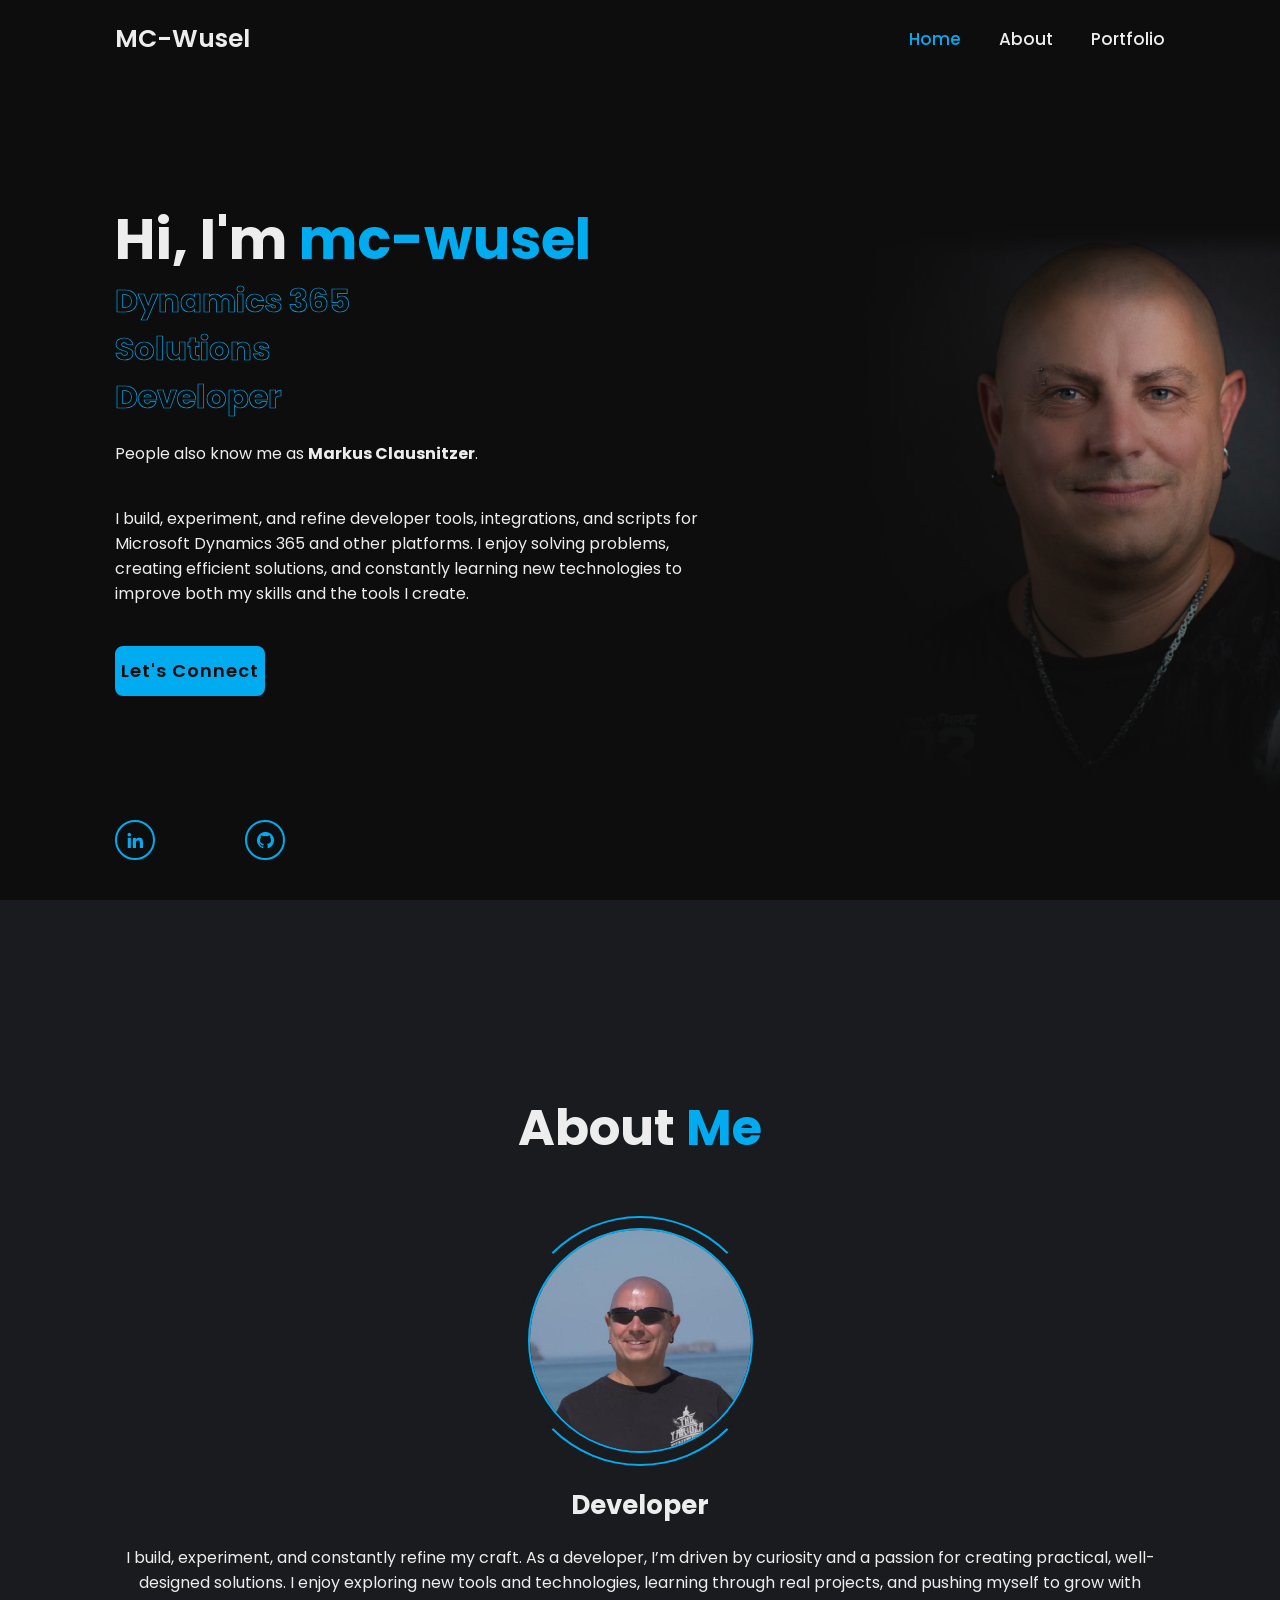
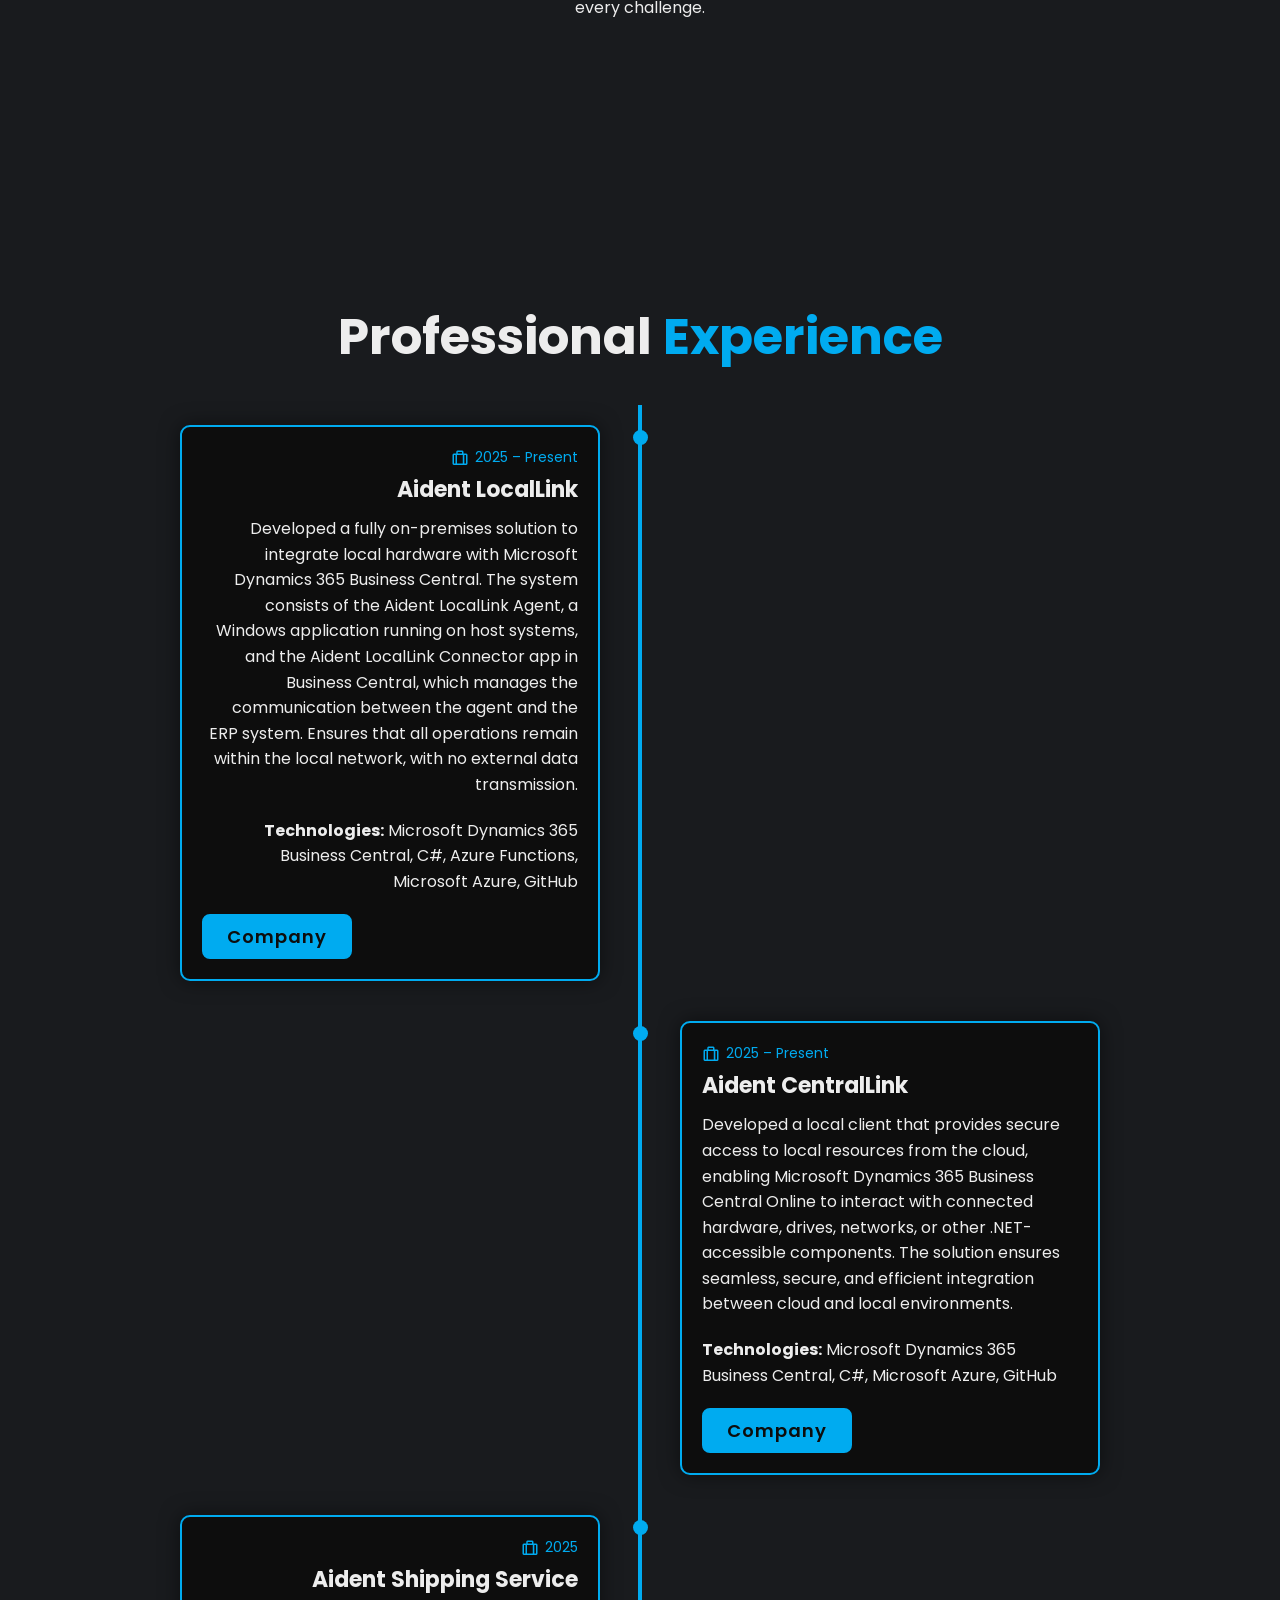
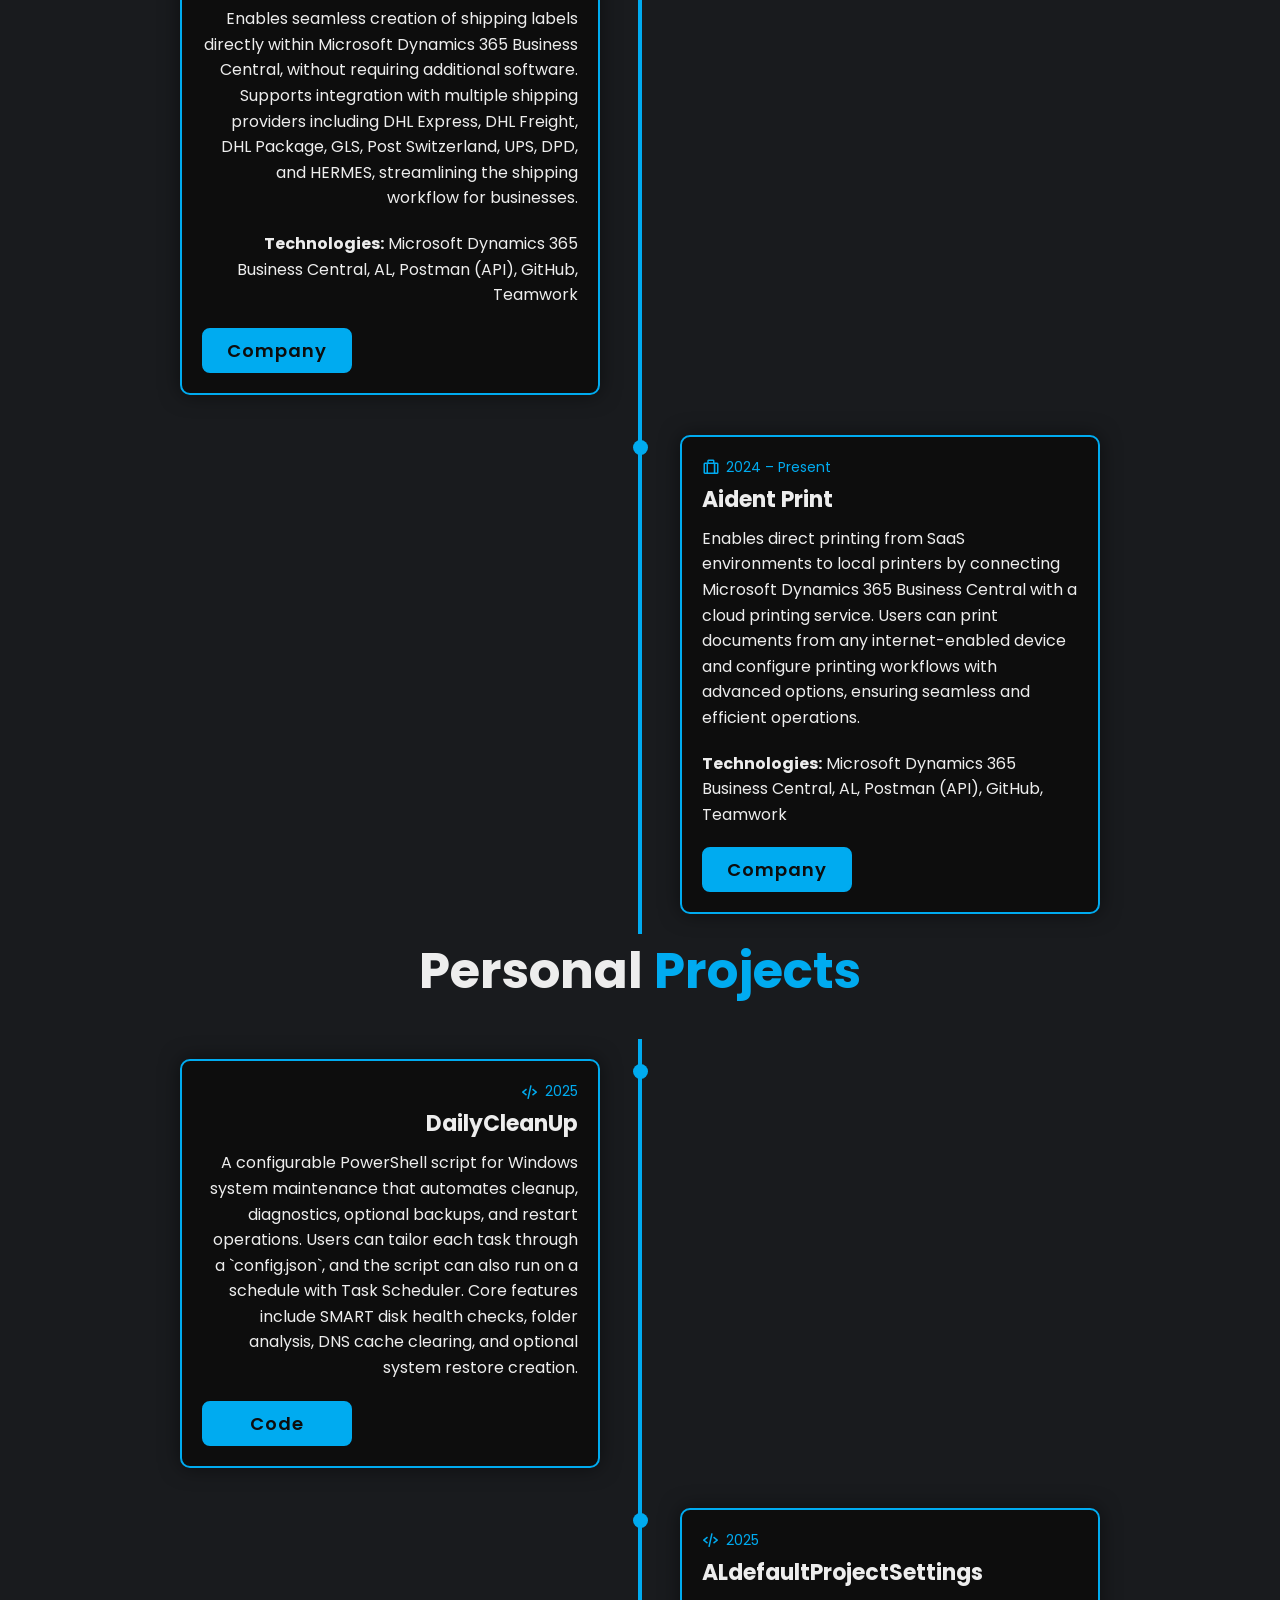
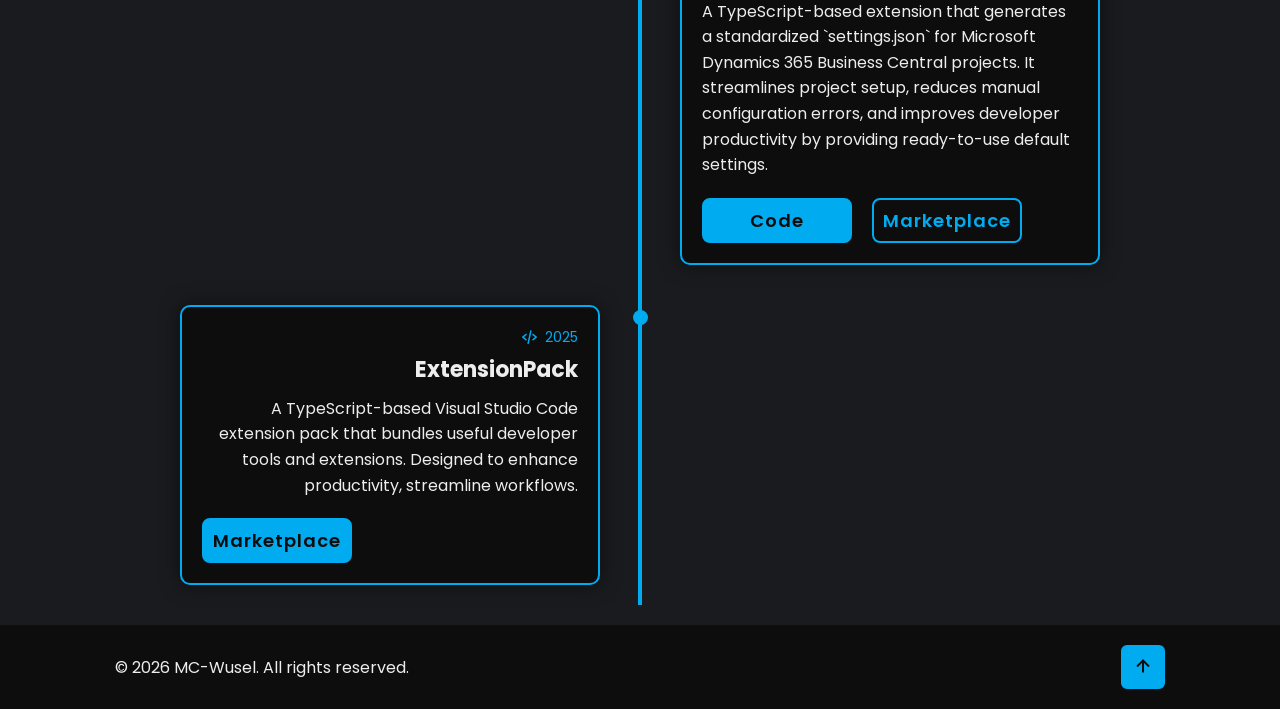
==== index.html @ 1bdd86e9 "Add files via upload" ====
<!doctype html>
<html lang="en">
  <head>
    <meta charset="UTF-8" />
    <meta http-equiv="X-UA-Compatible" content="IE=edge" />
    <meta name="viewport" content="width=device-width, initial-scale=1.0" />
    <title>MC-Wusel | Developer Portfolio & Projects</title>
    <meta
      name="description"
      content="MC-Wusel – Dynamics 365 Solutions Developer. Explore my professional projects, VS Code extensions, PowerShell scripts, and innovative tools for Business Central."
    />

    <link rel="canonical" href="https://mc-wusel.github.io/" />

    <meta
      property="og:title"
      content="MC-Wusel | Developer Portfolio & Projects"
    />
    <meta
      property="og:description"
      content="Showcasing professional experience with Microsoft Dynamics 365, VS Code extensions, PowerShell scripts, and innovative developer projects."
    />
    <meta property="og:url" content="https://mc-wusel.github.io/" />
    <meta property="og:site_name" content="MC-Wusel Portfolio" />
    <meta property="og:type" content="website" />
    <meta property="og:locale" content="en_US" />

    <meta name="twitter:card" content="summary_large_image" />
    <meta
      name="twitter:title"
      content="MC-Wusel | Developer Portfolio & Projects"
    />
    <meta
      name="twitter:description"
      content="Showcasing professional experience with Microsoft Dynamics 365, VS Code extensions, PowerShell scripts, and innovative developer projects."
    />

    <script type="application/ld+json">
      {
        "@context": "https://schema.org",
        "@type": "Person",
        "name": "MC-Wusel",
        "url": "https://mc-wusel.github.io/",
        "sameAs": [
          "https://github.com/mc-wusel",
          "https://www.linkedin.com/in/markus-clausnitzer/"
        ],
        "jobTitle": "Developer",
        "description": "MC-Wusel's personal developer portfolio showcasing professional experience with Microsoft Dynamics 365, VS Code extensions, PowerShell scripts, and innovative projects.",
        "hasOccupation": {
          "@type": "Occupation",
          "name": "Dynamics 365 Solutions Developer"
        },
        "knowsAbout": [
          "Microsoft Dynamics 365",
          "VS Code Extensions",
          "PowerShell Scripts",
          "Business Central"
        ]
      }
    </script>
    <link rel="stylesheet" href="css/style.css" />
    <link
      href="https://unpkg.com/boxicons@2.1.4/css/boxicons.min.css"
      rel="stylesheet"
    />
  </head>
  <body>
    <header class="header">
      <a href="#" class="logo">MC-Wusel</a>
      <div class="bx bx-menu" id="menu-icon"></div>
      <nav class="navbar">
        <a href="/#home" class="active">Home</a>
        <a href="/#about">About</a>
        <a href="/#portfolio">Portfolio</a>
        <span class="active-nav"></span>
      </nav>
    </header>

    <section class="home" id="home">
      <div class="home-content">
        <h1>Hi, I'm <span>mc-wusel</span></h1>
        <div class="text-animate">
          <h3>Dynamics 365 Solutions Developer</h3>
        </div>
        <p>People also know me as <strong>Markus Clausnitzer</strong>.</p>
        <p>
          I build, experiment, and refine developer tools, integrations, and
          scripts for Microsoft Dynamics 365 and other platforms. I enjoy
          solving problems, creating efficient solutions, and constantly
          learning new technologies to improve both my skills and the tools I
          create.
        </p>

        <div class="btn-box">
          <a href="https://www.linkedin.com/in/markus-clausnitzer/" class="btn"
            >Let's Connect</a
          >
        </div>
      </div>
      <div class="home-sci">
        <a
          href="https://www.linkedin.com/in/markus-clausnitzer/"
          target="_blank"
          ><i class="bx bxl-linkedin"></i
        ></a>
        <a href="https://github.com/mc-wusel" target="_blank"
          ><i class="bx bxl-github"></i
        ></a>
      </div>
      <div class="home-imgHover"></div>
    </section>

    <section class="about" id="about">
      <h2 class="heading">About <span>Me</span></h2>
      <div class="about-img">
        <img
          src="images/avatar.png"
          alt="MC-Wusel Developer Portfolio Avatar"
          loading="lazy"
        />
        <span class="circle-spin"></span>
      </div>

      <div class="about-content">
        <h3>Developer</h3>
        <p>
          I build, experiment, and constantly refine my craft. As a developer,
          I’m driven by curiosity and a passion for creating practical,
          well-designed solutions. I enjoy exploring new tools and technologies,
          learning through real projects, and pushing myself to grow with every
          challenge.
        </p>
      </div>
    </section>

    <section class="portfolio" id="portfolio">
      <h2 class="heading">Professional <span>Experience</span></h2>
      <div class="timeline">
        <!-- Aident LocalLink -->
        <div class="timeline-item left">
          <div class="content">
            <span class="timeline-date">
              <i class="bx bx-briefcase-alt"></i>2025 – Present
            </span>
            <h3>Aident LocalLink</h3>
            <p>
              Developed a fully on-premises solution to integrate local hardware
              with Microsoft Dynamics 365 Business Central. The system consists
              of the Aident LocalLink Agent, a Windows application running on
              host systems, and the Aident LocalLink Connector app in Business
              Central, which manages the communication between the agent and the
              ERP system. Ensures that all operations remain within the local
              network, with no external data transmission.
            </p>
            <p>
              <strong>Technologies:</strong> Microsoft Dynamics 365 Business
              Central, C#, Azure Functions, Microsoft Azure, GitHub
            </p>
            <div class="btn-box">
              <a href="https://www.aident.de/" target="_blank" class="btn"
                >Company</a
              >
            </div>
          </div>
        </div>

        <!-- Aident CentralLink -->
        <div class="timeline-item right">
          <div class="content">
            <span class="timeline-date">
              <i class="bx bx-briefcase-alt"></i>2025 – Present
            </span>
            <h3>Aident CentralLink</h3>
            <p>
              Developed a local client that provides secure access to local
              resources from the cloud, enabling Microsoft Dynamics 365 Business
              Central Online to interact with connected hardware, drives,
              networks, or other .NET-accessible components. The solution
              ensures seamless, secure, and efficient integration between cloud
              and local environments.
            </p>
            <p>
              <strong>Technologies:</strong> Microsoft Dynamics 365 Business
              Central, C#, Microsoft Azure, GitHub
            </p>
            <div class="btn-box">
              <a href="https://www.aident.de" target="_blank" class="btn"
                >Company</a
              >
            </div>
          </div>
        </div>

        <!-- Aident Shipping Service -->
        <div class="timeline-item left">
          <div class="content">
            <span class="timeline-date">
              <i class="bx bx-briefcase-alt"></i>2025
            </span>
            <h3>Aident Shipping Service</h3>
            <p>
              Enables seamless creation of shipping labels directly within
              Microsoft Dynamics 365 Business Central, without requiring
              additional software. Supports integration with multiple shipping
              providers including DHL Express, DHL Freight, DHL Package, GLS,
              Post Switzerland, UPS, DPD, and HERMES, streamlining the shipping
              workflow for businesses.
            </p>
            <p>
              <strong>Technologies:</strong> Microsoft Dynamics 365 Business
              Central, AL, Postman (API), GitHub, Teamwork
            </p>
            <div class="btn-box">
              <a
                href="https://www.aident.de/de/business-central-shipping-service"
                target="_blank"
                class="btn"
                >Company</a
              >
            </div>
          </div>
        </div>

        <!-- Aident Print -->
        <div class="timeline-item right">
          <div class="content">
            <span class="timeline-date">
              <i class="bx bx-briefcase-alt"></i>2024 – Present
            </span>
            <h3>Aident Print</h3>
            <p>
              Enables direct printing from SaaS environments to local printers
              by connecting Microsoft Dynamics 365 Business Central with a cloud
              printing service. Users can print documents from any
              internet-enabled device and configure printing workflows with
              advanced options, ensuring seamless and efficient operations.
            </p>
            <p>
              <strong>Technologies:</strong> Microsoft Dynamics 365 Business
              Central, AL, Postman (API), GitHub, Teamwork
            </p>
            <div class="btn-box">
              <a
                href="https://www.aident.de/de/business-central-print"
                target="_blank"
                class="btn"
                >Company</a
              >
            </div>
          </div>
        </div>
      </div>

      <!-- Personal Projects Section -->
      <h2 class="heading">Personal <span>Projects</span></h2>
      <div class="timeline">
        <!-- DailyCleanUp -->
        <div class="timeline-item left">
          <div class="content">
            <span class="timeline-date">
              <i class="bx bx-code-alt"></i>2025
            </span>
            <h3>DailyCleanUp</h3>
            <p>
              A configurable PowerShell script for Windows system maintenance
              that automates cleanup, diagnostics, optional backups, and restart
              operations. Users can tailor each task through a `config.json`,
              and the script can also run on a schedule with Task Scheduler.
              Core features include SMART disk health checks, folder analysis,
              DNS cache clearing, and optional system restore creation.
            </p>
            <div class="btn-box">
              <a
                href="https://github.com/mc-wusel/DailyCleanUp"
                target="_blank"
                class="btn"
                >Code</a
              >
            </div>
          </div>
        </div>

        <!-- ALdefaultProjectSettings -->
        <div class="timeline-item right">
          <div class="content">
            <span class="timeline-date">
              <i class="bx bx-code-alt"></i>2025
            </span>
            <h3>ALdefaultProjectSettings</h3>
            <p>
              A TypeScript-based extension that generates a standardized
              `settings.json` for Microsoft Dynamics 365 Business Central
              projects. It streamlines project setup, reduces manual
              configuration errors, and improves developer productivity by
              providing ready-to-use default settings.
            </p>
            <div class="btn-box">
              <a
                href="https://github.com/mc-wusel/ALdefaultProjectSettings"
                target="_blank"
                class="btn"
                >Code</a
              >
              <a
                href="https://marketplace.visualstudio.com/items?itemName=mc-wusel.al-default-project-settings"
                target="_blank"
                class="btn"
                >Marketplace</a
              >
            </div>
          </div>
        </div>

        <!-- ExtensionPack -->
        <div class="timeline-item left">
          <div class="content">
            <span class="timeline-date">
              <i class="bx bx-code-alt"></i>2025
            </span>
            <h3>ExtensionPack</h3>
            <p>
              A TypeScript-based Visual Studio Code extension pack that bundles
              useful developer tools and extensions. Designed to enhance
              productivity, streamline workflows.
            </p>
            <div class="btn-box">
              <a
                href="https://marketplace.visualstudio.com/items?itemName=mc-wusel.mc-wusels"
                target="_blank"
                class="btn"
                >Marketplace</a
              >
            </div>
          </div>
        </div>
      </div>
    </section>

    <footer class="footer">
      <div class="footer-text">
        <p>&copy; 2026 MC-Wusel. All rights reserved.</p>
      </div>
      <div class="footer-iconTop">
        <a href="#"><i class="bx bx-up-arrow-alt"></i></a>
      </div>
    </footer>
    <script src="js/script.js"></script>
  </body>
</html>
---- css/style.css ----
@import url("https://fonts.googleapis.com/css2?family=Poppins:wght@300;400;500;600;700;800;900&display=swap");
* {
  margin: 0;
  padding: 0;
  box-sizing: border-box;
  text-decoration: none;
  border: none;
  outline: none;
  scroll-behavior: smooth;
  font-family: "Poppins", sans-serif;
}

:root {
  /*--bg-color: #081b29;*/
  --bg-color: #0d0d0d;
  /* --second-bg-color: #112e42; */
  --second-bg-color: #191b1e;
  --text-color: #ededed;
  --main-color: #00abf0;
}

html {
  font-size: 62.5%;
  overflow-x: hidden;
}

body {
  background: var(--bg-color);
  color: var(--text-color);
}

.header {
  position: fixed;
  top: 0;
  left: 0;
  width: 100%;
  padding: 2rem 9%;
  background: transparent;
  display: flex;
  justify-content: space-between;
  align-items: center;
  z-index: 100;
  transition: 0.3s;
}

.header.sticky {
  background: var(--bg-color);
}

.logo {
  font-size: 2.5rem;
  font-weight: 600;
  color: var(--text-color);
}

.navbar a {
  font-size: 1.7rem;
  color: var(--text-color);
  font-weight: 500;
  margin-left: 3.5rem;
  transition: 0.3s;
}

.navbar a:hover,
.navbar a.active {
  color: var(--main-color);
}

#menu-icon {
  font-size: 3.6rem;
  color: var(--text-color);
  cursor: pointer;
  display: none;
}

section {
  min-height: 100vh;
  padding: 10rem 9% 2rem;
}

.home {
  display: flex;
  align-items: center;
  padding: 0 9%;
  background: url("/images/profile.webp") no-repeat;
  background-size: cover;
  background-position: center;
}

.home-content {
  max-width: 60rem;
  z-index: 99;
}

.home-content h1 {
  font-size: 5.6rem;
  font-weight: 700;
  line-height: 1.3;
}

.home-content .text-animate {
  position: relative;
  width: 32.8rem;
}

.home-content .text-animate h3 {
  font-size: 3.2rem;
  font-weight: 700;
  color: transparent;
  -webkit-text-stroke: 0.7px var(--main-color);
}

.home-content p {
  font-size: 1.6rem;
  margin: 2rem 0 4rem;
}

.home-sci {
  position: absolute;
  bottom: 4rem;
  width: 170px;
  display: flex;
  justify-content: space-between;
}

.home-imgHover {
  position: absolute;
  top: 0;
  right: 0;
  width: 45%;
  height: 100%;
  background: transparent;
  transition: 3s;
}

.home-imgHover:hover {
  background: var(--bg-color);
  opacity: 0.8;
}

.home-sci a {
  position: relative;
  display: inline-flex;
  justify-content: center;
  align-items: center;
  width: 40px;
  height: 40px;
  background: transparent;
  border: 0.2rem solid var(--main-color);
  border-radius: 50%;
  font-size: 20px;
  color: var(--main-color);
}

.btn-box {
  position: relative;
  display: flex;
  justify-content: space-between;
  width: 34.5rem;
  height: 5rem;
}

.btn-box .btn {
  position: relative;
  display: inline-flex;
  justify-content: center;
  align-items: center;
  width: 15rem;
  height: 100%;
  background: var(--main-color);
  border: 0.2rem solid var(--main-color);
  border-radius: 0.8rem;
  font-size: 1.8rem;
  font-weight: 600;
  letter-spacing: 0.1rem;
  color: var(--bg-color);
  z-index: 1;
  overflow: hidden;
  transition: 0.5s;
}

.btn-box .btn:hover {
  color: var(--main-color);
}

.btn-box .btn:nth-child(2) {
  background: transparent;
  color: var(--main-color);
}

.btn-box .btn:nth-child(2):hover {
  color: var(--bg-color);
}

.btn-box .btn:nth-child(2)::before {
  background: var(--main-color);
}

.btn-box .btn::before {
  content: "";
  position: absolute;
  top: 0;
  left: 0;
  width: 0;
  height: 100%;
  background: var(--bg-color);
  z-index: -1;
  transition: 0.5s;
}

.btn-box .btn:hover::before {
  width: 100%;
}

.about {
  display: flex;
  justify-content: center;
  align-items: center;
  flex-direction: column;
  gap: 2rem;
  background: var(--second-bg-color);
  padding-bottom: 6rem;
}

.heading {
  font-size: 5rem;
  margin-bottom: 3rem;
  text-align: center;
}

span {
  color: var(--main-color);
}

.about-img {
  position: relative;
  width: 25rem;
  height: 25rem;
  border-radius: 50%;
  display: flex;
  justify-content: center;
  align-items: center;
}

.about-img img {
  width: 90%;
  border-radius: 50%;
  border: 0.2rem solid var(--main-color);
}

.about-img .circle-spin {
  position: absolute;
  inset: 0;
  border-radius: 50%;
  border-top: 0.2rem solid var(--main-color);
  border-right: 0.2rem solid var(--second-bg-color);
  border-bottom: 0.2rem solid var(--main-color);
  border-left: 0.2rem solid var(--second-bg-color);
  animation: spin 2s linear infinite;
  transform-origin: center;
}

.about-content {
  text-align: center;
}

.about-content h3 {
  font-size: 2.6rem;
}

.about-content p {
  font-size: 1.6rem;
  margin: 2rem 0 3rem;
}

.portfolio {
  background: var(--second-bg-color);
}

.portfolio .timeline {
  position: relative;
  max-width: 1000px;
  margin: 0 auto;
}

.portfolio .timeline::after {
  content: "";
  position: absolute;
  width: 0.4rem;
  background: var(--main-color);
  top: 0;
  bottom: 0;
  left: 50%;
  transform: translateX(-50%);
}

.timeline-item {
  position: relative;
  width: 50%;
  padding: 2rem 4rem;
  opacity: 0;
  transition: all 0.8s cubic-bezier(0.22, 1, 0.36, 1);
}

.timeline-item.left {
  left: 0;
  text-align: right;
  transform: translateX(-80px);
}

.timeline-item.right {
  left: 50%;
  text-align: left;

  transform: translateX(80px);
}

.timeline-item.show {
  opacity: 1;
  transform: translateX(0);
}

.timeline-item .content {
  background: var(--bg-color);
  border: 0.2rem solid var(--main-color);
  border-radius: 1rem;
  padding: 2rem;
  position: relative;
  box-shadow: 0 0 2rem rgba(0, 0, 0, 0.5);
}

.timeline-item::before {
  content: "";
  position: absolute;
  top: 2.5rem;
  width: 1.5rem;
  height: 1.5rem;
  background: var(--main-color);
  border-radius: 50%;
  z-index: 1;
}

.timeline-item.left::before {
  right: -0.75rem;
}

.timeline-item.right::before {
  left: -0.75rem;
}
.timeline-date {
  display: flex;
  align-items: center;
  gap: 0.6rem;
  font-size: 1.4rem;
  color: var(--main-color);
}

.timeline-item.left .timeline-date {
  justify-content: flex-end;
}

.timeline-date i {
  font-size: 1.8rem;
}

.timeline-item h3 {
  font-size: 2.2rem;
  margin: 0.5rem 0 1rem;
  color: var(--text-color);
}

.timeline-item p {
  font-size: 1.6rem;
  line-height: 1.6;
  color: var(--text-color);
  margin-bottom: 2rem;
}

.timeline-item .btn-box {
  width: 32rem;
  height: 4.5rem;
}

.footer {
  display: flex;
  justify-content: space-between;
  align-items: center;
  flex-wrap: wrap;
  padding: 2rem 9%;
  background: var(--bg-color);
}

.footer-text p {
  font-size: 1.6rem;
}

.footer-iconTop a {
  position: relative;
  display: inline-flex;
  justify-content: center;
  align-items: center;
  padding: 0.8rem;
  background: var(--main-color);
  border: 0.2rem solid var(--main-color);
  border-radius: 0.6rem;
}

.footer-iconTop a i {
  font-size: 2.4rem;
  color: var(--bg-color);
}

@media (max-width: 1200px) {
  html {
    font-size: 55%;
  }
}

@media (max-width: 991px) {
  .header {
    padding: 2rem 4%;
  }

  section {
    padding: 10rem 4% 2rem;
  }

  .home {
    padding: 0 4%;
  }

  .footer {
    padding: 2rem 4%;
  }
}

@media (max-width: 768px) {
  .header {
    background: var(--bg-color);
  }

  #menu-icon {
    display: block;
  }

  .navbar {
    position: absolute;
    top: 100%;
    left: -100%;
    width: 100%;
    padding: 1rem 4%;
    background: var(--main-color);
    box-shadow: 0 0.5rem 1rem rgba(0, 0, 0, 0.2);
    transition: 0.2s ease;
    transition-delay: 0.25s;
    z-index: 1;
  }

  .navbar.active {
    left: 0;
    transition-delay: 0s;
  }

  .navbar .active-nav {
    position: absolute;
    top: 0;
    left: -100%;
    width: 100%;
    height: 100%;
    background: var(--bg-color);
    border-top: 0.1rem solid rgba(0, 0, 0, 0.2);
    z-index: -1;
    transition: 0.25s ease;
    transition-delay: 0s;
  }

  .navbar.active .active-nav {
    left: 0;
    transition-delay: 0.25s;
  }

  .navbar a {
    display: block;
    font-size: 2rem;
    margin: 3rem 0;
    transform: translateX(-20rem);
    transition: 0.25s ease;
    transition-delay: 0s;
  }

  .navbar.active a {
    transform: translateX(0);
    transition-delay: 0.25s;
  }

  .home-imgHover {
    pointer-events: none;
    background: var(--bg-color);
    opacity: 0.6;
  }
}

@media (max-width: 520px) {
  html {
    font-size: 50%;
  }

  .home-content h1 {
    display: flex;
    flex-direction: column;
  }

  .home-sci {
    width: 160px;
  }

  .home-sci a {
    width: 38px;
    height: 38px;
  }
}

@media (max-width: 462px) {
  .home-content h1 {
    font-size: 5.2rem;
  }

  .footer {
    flex-direction: column-reverse;
  }

  .footer p {
    margin-top: 2rem;
    text-align: center;
  }
}

@media (max-width: 371px) {
  .home {
    justify-content: center;
  }

  .home-content {
    display: flex;
    align-items: center;
    flex-direction: column;
    text-align: center;
  }

  .home-content h1 {
    font-size: 5rem;
  }
}

@media (max-width: 768px) {
  .portfolio .timeline::after,
  .timeline-item::before {
    display: none;
  }

  .timeline-item,
  .timeline-item.left,
  .timeline-item.right {
    width: 100%;
    left: 0;
    transform: none;
    text-align: left;
    padding-left: 2rem;
    padding-right: 2rem;
    margin-bottom: 2rem;
  }
}

@keyframes spin {
  0% {
    transform: translate(-50%, -50%) rotate(0deg);
  }
  100% {
    transform: translate(-50%, -50%) rotate(360deg);
  }
}
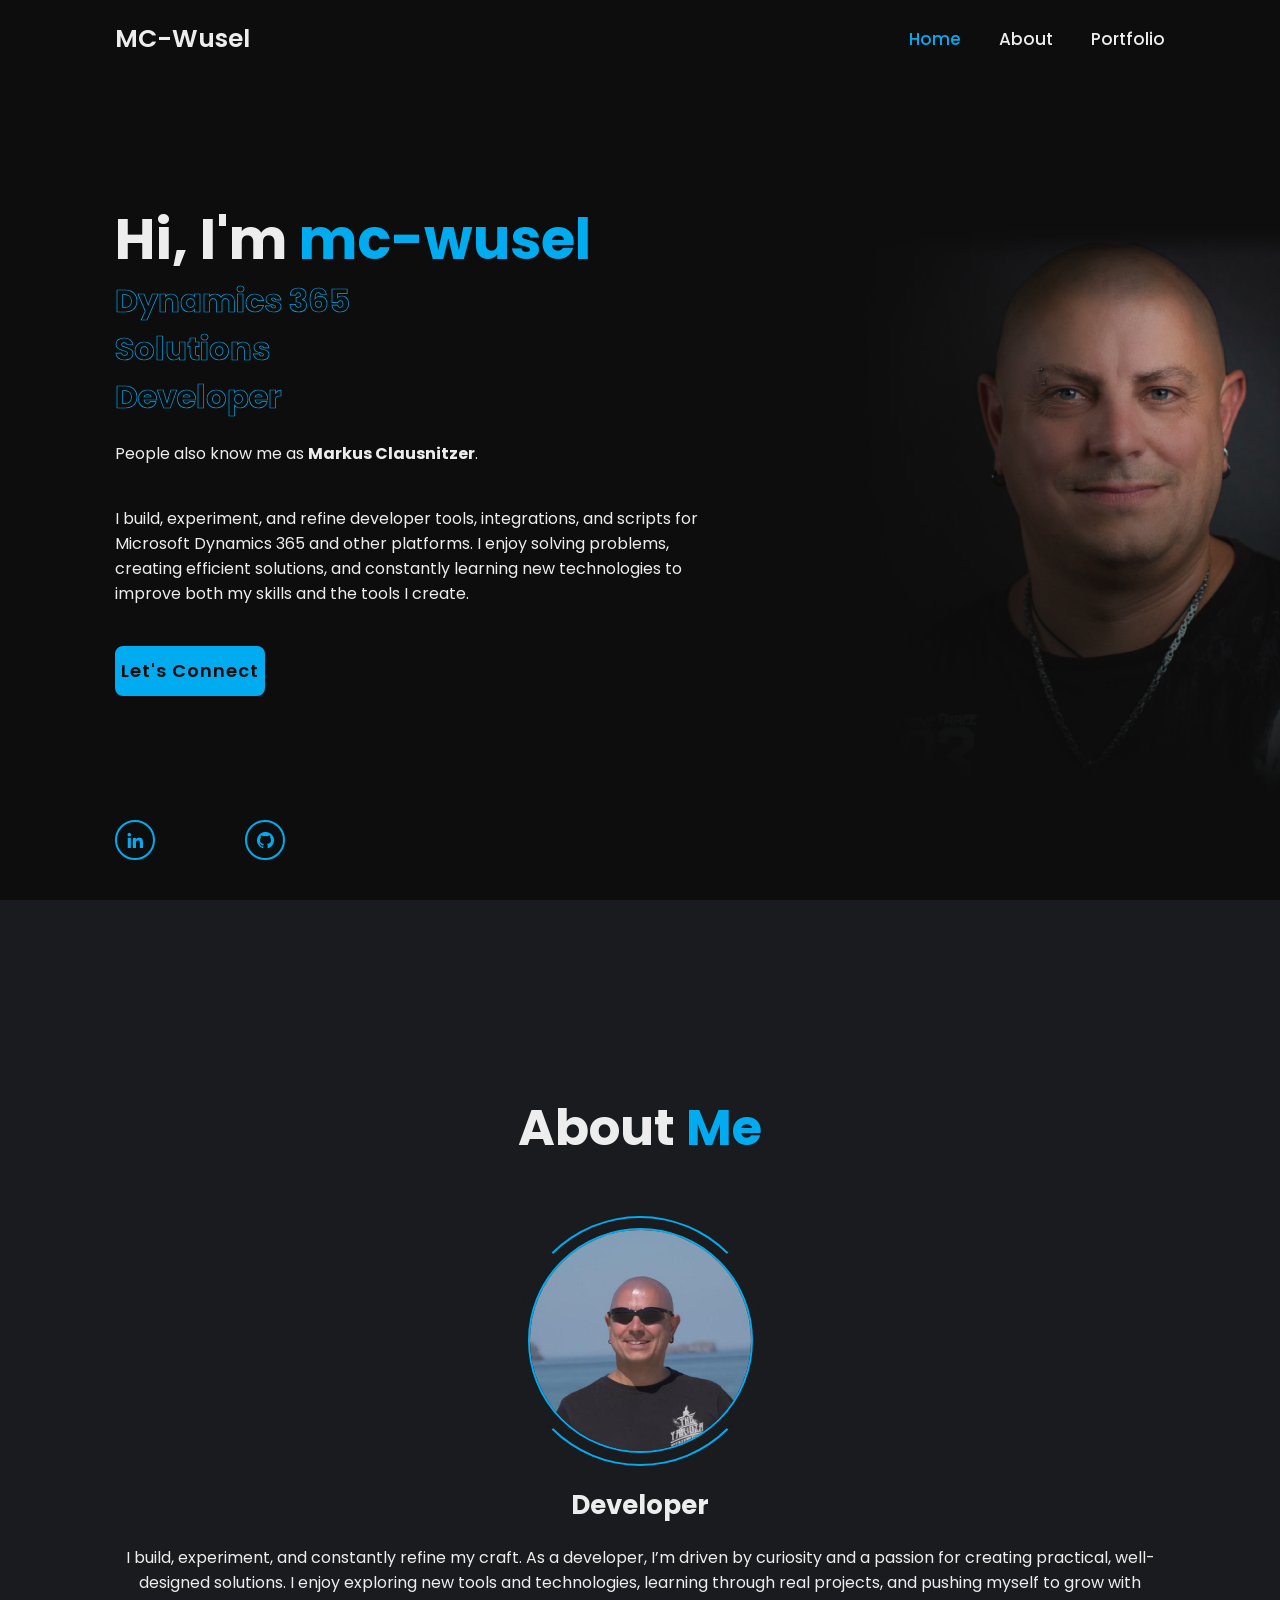
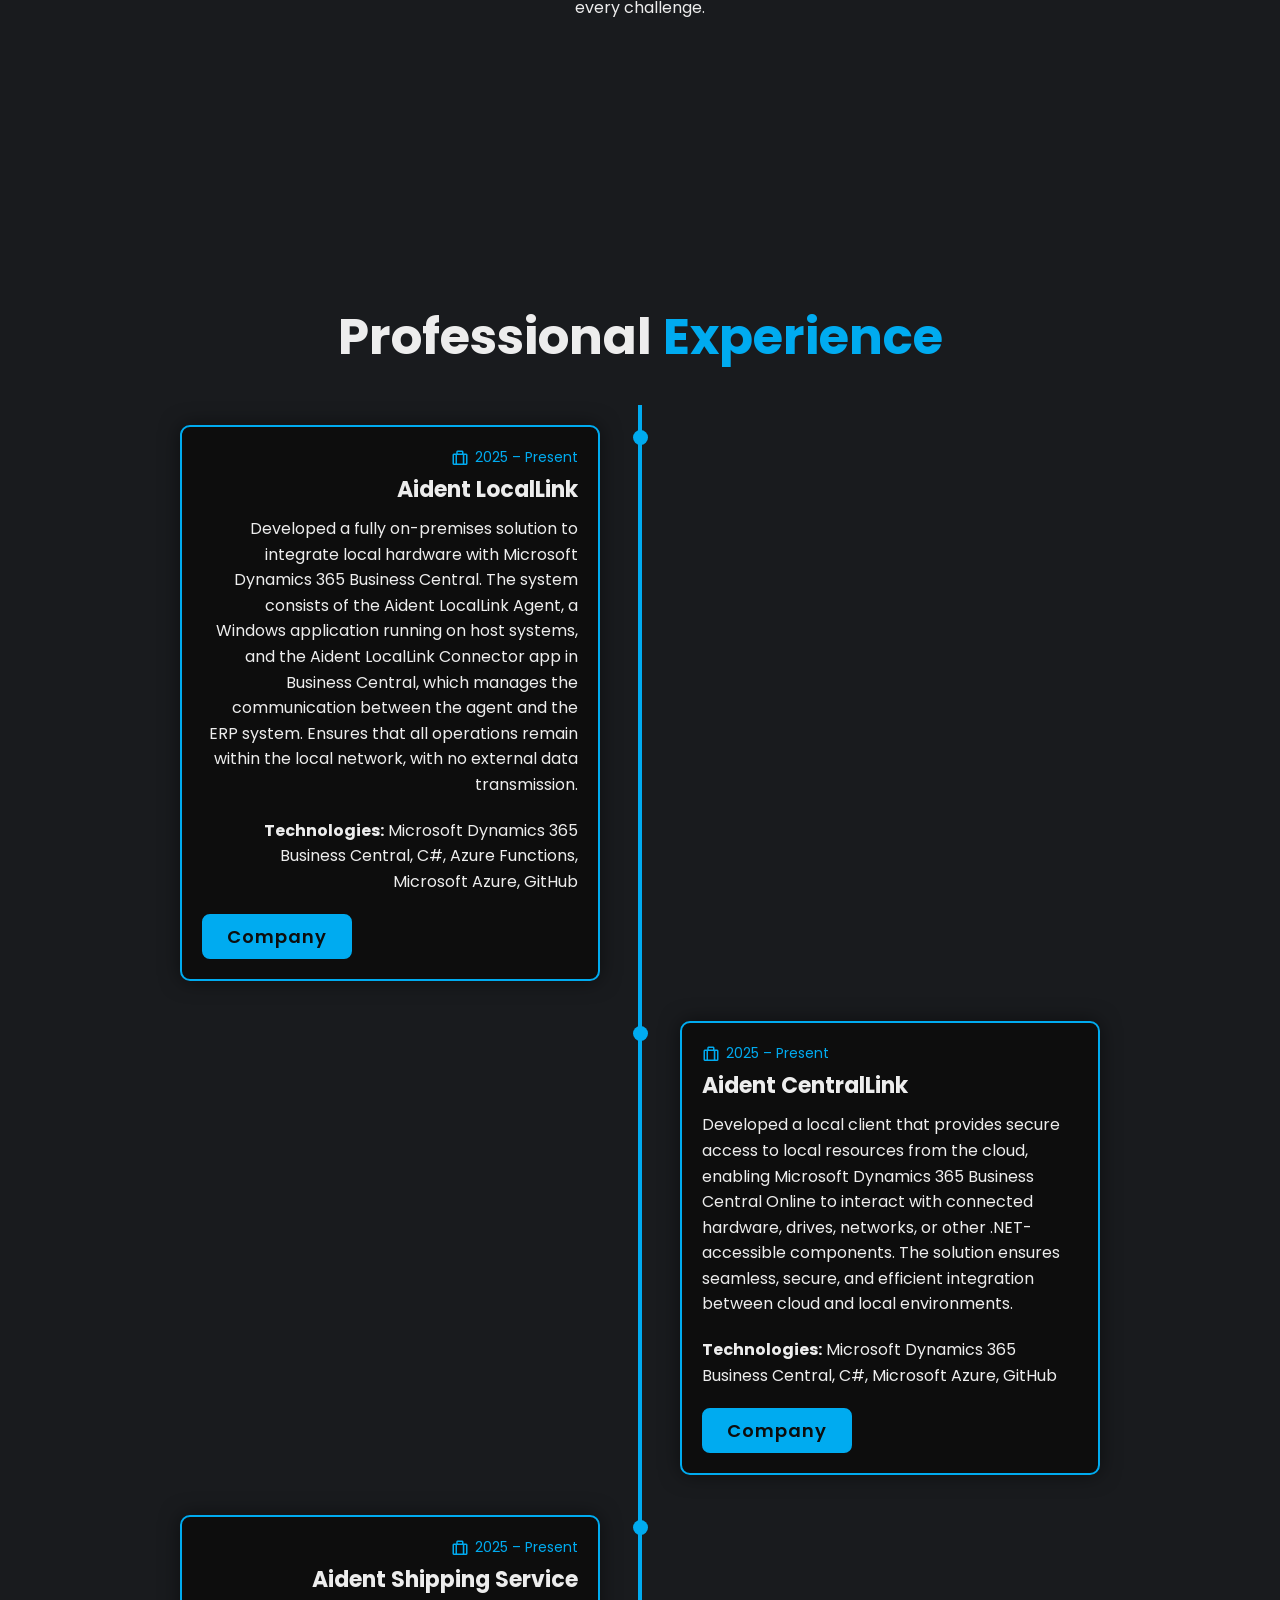
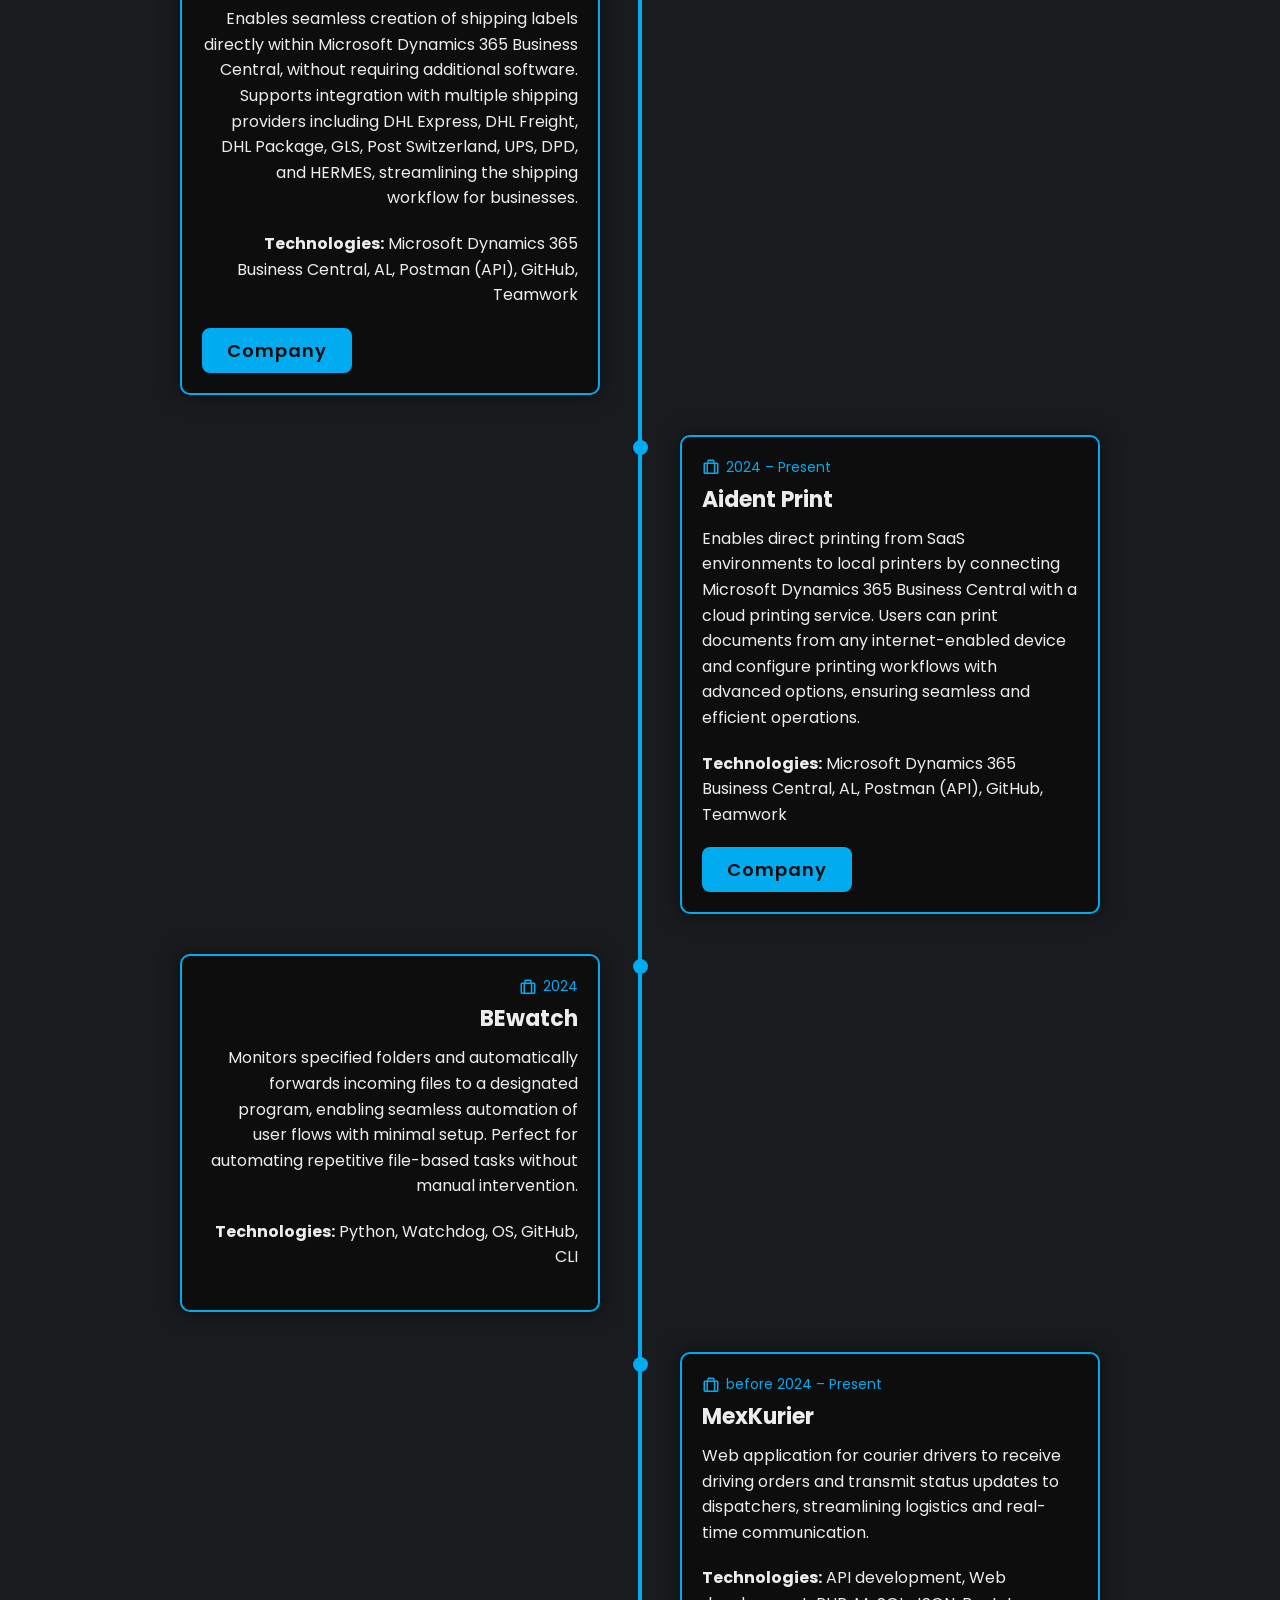
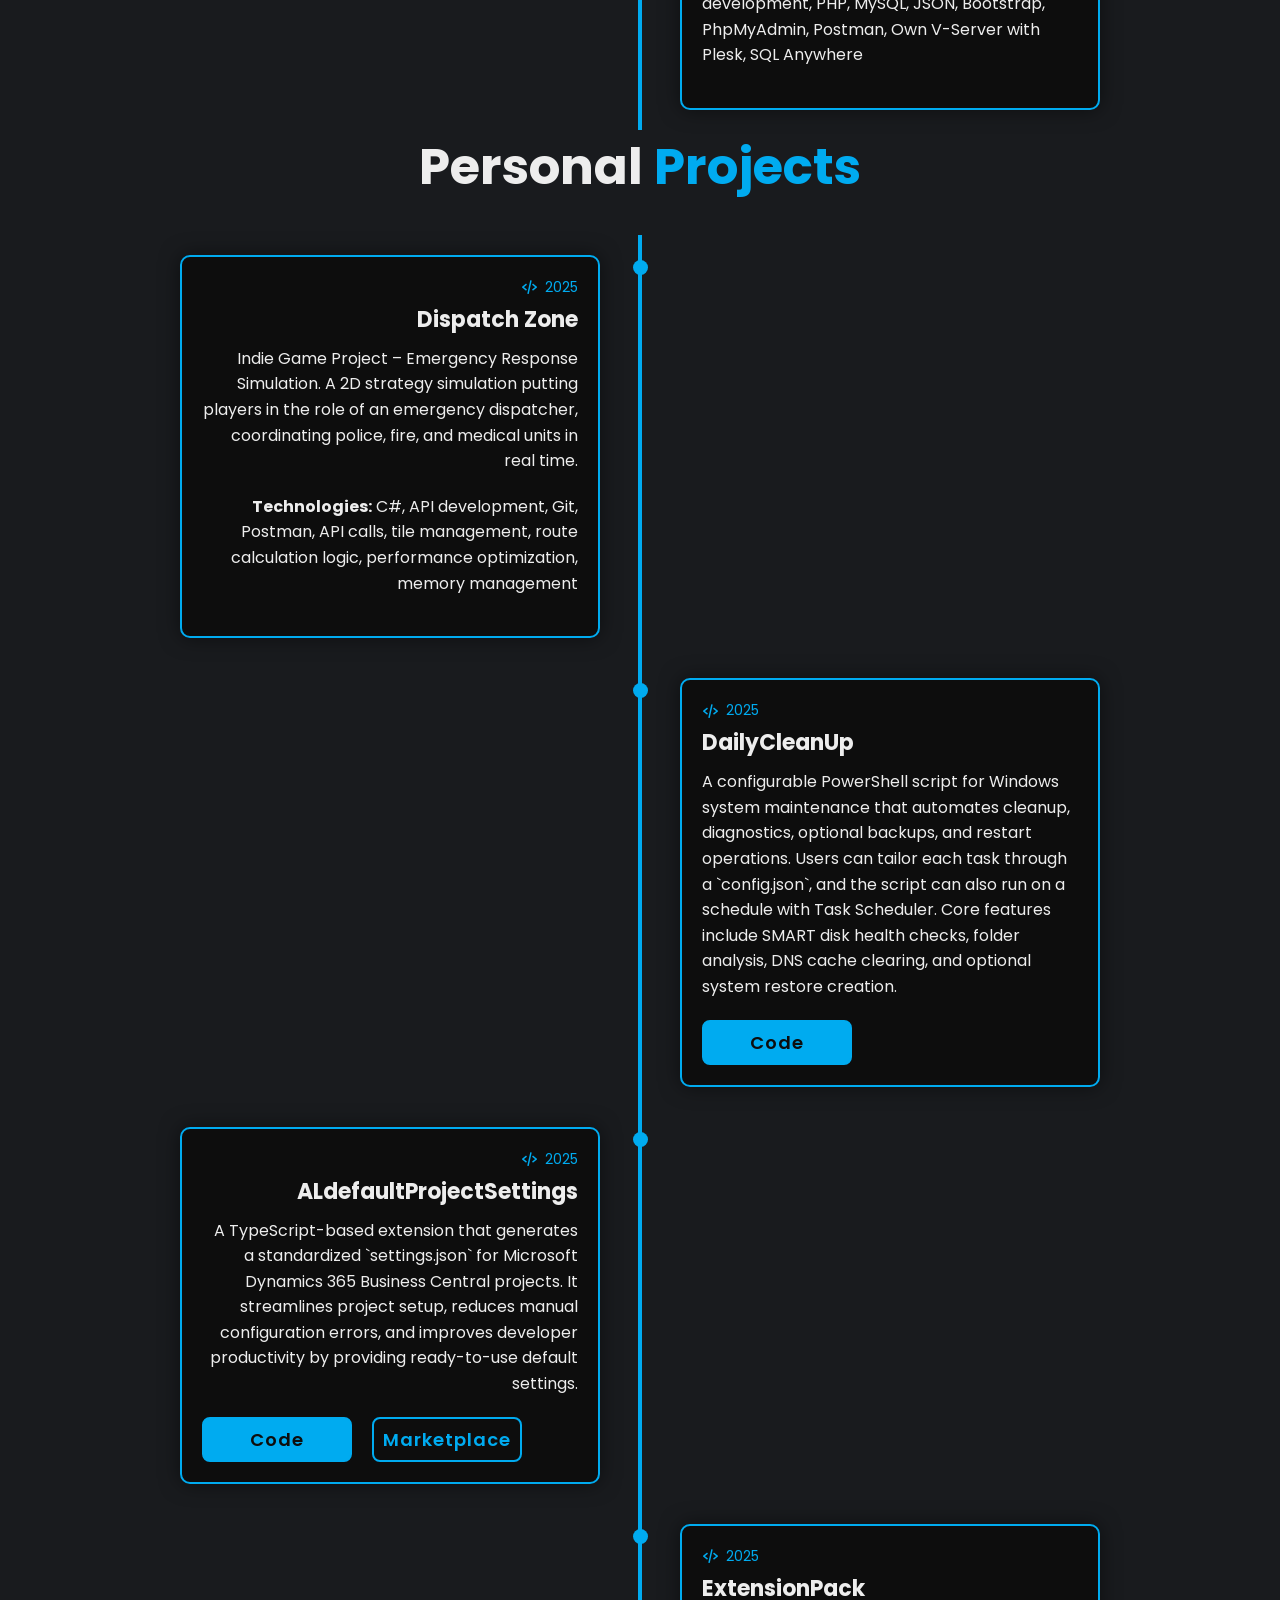
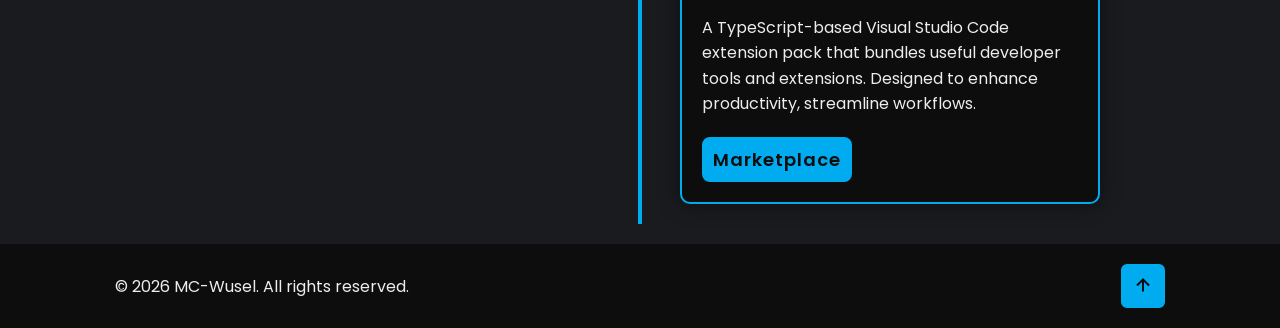
==== commit 43b08df0: "Fix HTML structure and clean up formatting" ====
--- a/index.html
+++ b/index.html
@@ -1,41 +1,30 @@
 <!doctype html>
 <html lang="en">
-  <head>
-    <meta charset="UTF-8" />
-    <meta http-equiv="X-UA-Compatible" content="IE=edge" />
-    <meta name="viewport" content="width=device-width, initial-scale=1.0" />
-    <title>MC-Wusel | Developer Portfolio & Projects</title>
-    <meta
-      name="description"
-      content="MC-Wusel – Dynamics 365 Solutions Developer. Explore my professional projects, VS Code extensions, PowerShell scripts, and innovative tools for Business Central."
-    />
-
-    <link rel="canonical" href="https://mc-wusel.github.io/" />
-
-    <meta
-      property="og:title"
-      content="MC-Wusel | Developer Portfolio & Projects"
-    />
-    <meta
-      property="og:description"
-      content="Showcasing professional experience with Microsoft Dynamics 365, VS Code extensions, PowerShell scripts, and innovative developer projects."
-    />
-    <meta property="og:url" content="https://mc-wusel.github.io/" />
-    <meta property="og:site_name" content="MC-Wusel Portfolio" />
-    <meta property="og:type" content="website" />
-    <meta property="og:locale" content="en_US" />
-
-    <meta name="twitter:card" content="summary_large_image" />
-    <meta
-      name="twitter:title"
-      content="MC-Wusel | Developer Portfolio & Projects"
-    />
-    <meta
-      name="twitter:description"
-      content="Showcasing professional experience with Microsoft Dynamics 365, VS Code extensions, PowerShell scripts, and innovative developer projects."
-    />
-
-    <script type="application/ld+json">
+
+<head>
+  <meta charset="UTF-8" />
+  <meta http-equiv="X-UA-Compatible" content="IE=edge" />
+  <meta name="viewport" content="width=device-width, initial-scale=1.0" />
+  <title>MC-Wusel | Developer Portfolio & Projects</title>
+  <meta name="description"
+    content="MC-Wusel – Dynamics 365 Solutions Developer. Explore my professional projects, VS Code extensions, PowerShell scripts, and innovative tools for Business Central." />
+
+  <link rel="canonical" href="https://mc-wusel.github.io/" />
+
+  <meta property="og:title" content="MC-Wusel | Developer Portfolio & Projects" />
+  <meta property="og:description"
+    content="Showcasing professional experience with Microsoft Dynamics 365, VS Code extensions, PowerShell scripts, and innovative developer projects." />
+  <meta property="og:url" content="https://mc-wusel.github.io/" />
+  <meta property="og:site_name" content="MC-Wusel Portfolio" />
+  <meta property="og:type" content="website" />
+  <meta property="og:locale" content="en_US" />
+
+  <meta name="twitter:card" content="summary_large_image" />
+  <meta name="twitter:title" content="MC-Wusel | Developer Portfolio & Projects" />
+  <meta name="twitter:description"
+    content="Showcasing professional experience with Microsoft Dynamics 365, VS Code extensions, PowerShell scripts, and innovative developer projects." />
+
+  <script type="application/ld+json">
       {
         "@context": "https://schema.org",
         "@type": "Person",
@@ -59,292 +48,301 @@
         ]
       }
     </script>
-    <link rel="stylesheet" href="css/style.css" />
-    <link
-      href="https://unpkg.com/boxicons@2.1.4/css/boxicons.min.css"
-      rel="stylesheet"
-    />
-  </head>
-  <body>
-    <header class="header">
-      <a href="#" class="logo">MC-Wusel</a>
-      <div class="bx bx-menu" id="menu-icon"></div>
-      <nav class="navbar">
-        <a href="/#home" class="active">Home</a>
-        <a href="/#about">About</a>
-        <a href="/#portfolio">Portfolio</a>
-        <span class="active-nav"></span>
-      </nav>
-    </header>
-
-    <section class="home" id="home">
-      <div class="home-content">
-        <h1>Hi, I'm <span>mc-wusel</span></h1>
-        <div class="text-animate">
-          <h3>Dynamics 365 Solutions Developer</h3>
-        </div>
-        <p>People also know me as <strong>Markus Clausnitzer</strong>.</p>
-        <p>
-          I build, experiment, and refine developer tools, integrations, and
-          scripts for Microsoft Dynamics 365 and other platforms. I enjoy
-          solving problems, creating efficient solutions, and constantly
-          learning new technologies to improve both my skills and the tools I
-          create.
-        </p>
-
-        <div class="btn-box">
-          <a href="https://www.linkedin.com/in/markus-clausnitzer/" class="btn"
-            >Let's Connect</a
-          >
-        </div>
-      </div>
-      <div class="home-sci">
-        <a
-          href="https://www.linkedin.com/in/markus-clausnitzer/"
-          target="_blank"
-          ><i class="bx bxl-linkedin"></i
-        ></a>
-        <a href="https://github.com/mc-wusel" target="_blank"
-          ><i class="bx bxl-github"></i
-        ></a>
-      </div>
-      <div class="home-imgHover"></div>
-    </section>
-
-    <section class="about" id="about">
-      <h2 class="heading">About <span>Me</span></h2>
-      <div class="about-img">
-        <img
-          src="images/avatar.png"
-          alt="MC-Wusel Developer Portfolio Avatar"
-          loading="lazy"
-        />
-        <span class="circle-spin"></span>
-      </div>
-
-      <div class="about-content">
-        <h3>Developer</h3>
-        <p>
-          I build, experiment, and constantly refine my craft. As a developer,
-          I’m driven by curiosity and a passion for creating practical,
-          well-designed solutions. I enjoy exploring new tools and technologies,
-          learning through real projects, and pushing myself to grow with every
-          challenge.
-        </p>
-      </div>
-    </section>
-
-    <section class="portfolio" id="portfolio">
-      <h2 class="heading">Professional <span>Experience</span></h2>
-      <div class="timeline">
-        <!-- Aident LocalLink -->
-        <div class="timeline-item left">
-          <div class="content">
-            <span class="timeline-date">
-              <i class="bx bx-briefcase-alt"></i>2025 – Present
-            </span>
-            <h3>Aident LocalLink</h3>
-            <p>
-              Developed a fully on-premises solution to integrate local hardware
-              with Microsoft Dynamics 365 Business Central. The system consists
-              of the Aident LocalLink Agent, a Windows application running on
-              host systems, and the Aident LocalLink Connector app in Business
-              Central, which manages the communication between the agent and the
-              ERP system. Ensures that all operations remain within the local
-              network, with no external data transmission.
-            </p>
-            <p>
-              <strong>Technologies:</strong> Microsoft Dynamics 365 Business
-              Central, C#, Azure Functions, Microsoft Azure, GitHub
-            </p>
-            <div class="btn-box">
-              <a href="https://www.aident.de/" target="_blank" class="btn"
-                >Company</a
-              >
-            </div>
-          </div>
-        </div>
-
-        <!-- Aident CentralLink -->
-        <div class="timeline-item right">
-          <div class="content">
-            <span class="timeline-date">
-              <i class="bx bx-briefcase-alt"></i>2025 – Present
-            </span>
-            <h3>Aident CentralLink</h3>
-            <p>
-              Developed a local client that provides secure access to local
-              resources from the cloud, enabling Microsoft Dynamics 365 Business
-              Central Online to interact with connected hardware, drives,
-              networks, or other .NET-accessible components. The solution
-              ensures seamless, secure, and efficient integration between cloud
-              and local environments.
-            </p>
-            <p>
-              <strong>Technologies:</strong> Microsoft Dynamics 365 Business
-              Central, C#, Microsoft Azure, GitHub
-            </p>
-            <div class="btn-box">
-              <a href="https://www.aident.de" target="_blank" class="btn"
-                >Company</a
-              >
-            </div>
-          </div>
-        </div>
-
-        <!-- Aident Shipping Service -->
-        <div class="timeline-item left">
-          <div class="content">
-            <span class="timeline-date">
-              <i class="bx bx-briefcase-alt"></i>2025
-            </span>
-            <h3>Aident Shipping Service</h3>
-            <p>
-              Enables seamless creation of shipping labels directly within
-              Microsoft Dynamics 365 Business Central, without requiring
-              additional software. Supports integration with multiple shipping
-              providers including DHL Express, DHL Freight, DHL Package, GLS,
-              Post Switzerland, UPS, DPD, and HERMES, streamlining the shipping
-              workflow for businesses.
-            </p>
-            <p>
-              <strong>Technologies:</strong> Microsoft Dynamics 365 Business
-              Central, AL, Postman (API), GitHub, Teamwork
-            </p>
-            <div class="btn-box">
-              <a
-                href="https://www.aident.de/de/business-central-shipping-service"
-                target="_blank"
-                class="btn"
-                >Company</a
-              >
-            </div>
-          </div>
-        </div>
-
-        <!-- Aident Print -->
-        <div class="timeline-item right">
-          <div class="content">
-            <span class="timeline-date">
-              <i class="bx bx-briefcase-alt"></i>2024 – Present
-            </span>
-            <h3>Aident Print</h3>
-            <p>
-              Enables direct printing from SaaS environments to local printers
-              by connecting Microsoft Dynamics 365 Business Central with a cloud
-              printing service. Users can print documents from any
-              internet-enabled device and configure printing workflows with
-              advanced options, ensuring seamless and efficient operations.
-            </p>
-            <p>
-              <strong>Technologies:</strong> Microsoft Dynamics 365 Business
-              Central, AL, Postman (API), GitHub, Teamwork
-            </p>
-            <div class="btn-box">
-              <a
-                href="https://www.aident.de/de/business-central-print"
-                target="_blank"
-                class="btn"
-                >Company</a
-              >
-            </div>
-          </div>
-        </div>
-      </div>
-
-      <!-- Personal Projects Section -->
-      <h2 class="heading">Personal <span>Projects</span></h2>
-      <div class="timeline">
-        <!-- DailyCleanUp -->
-        <div class="timeline-item left">
-          <div class="content">
-            <span class="timeline-date">
-              <i class="bx bx-code-alt"></i>2025
-            </span>
-            <h3>DailyCleanUp</h3>
-            <p>
-              A configurable PowerShell script for Windows system maintenance
-              that automates cleanup, diagnostics, optional backups, and restart
-              operations. Users can tailor each task through a `config.json`,
-              and the script can also run on a schedule with Task Scheduler.
-              Core features include SMART disk health checks, folder analysis,
-              DNS cache clearing, and optional system restore creation.
-            </p>
-            <div class="btn-box">
-              <a
-                href="https://github.com/mc-wusel/DailyCleanUp"
-                target="_blank"
-                class="btn"
-                >Code</a
-              >
-            </div>
-          </div>
-        </div>
-
-        <!-- ALdefaultProjectSettings -->
-        <div class="timeline-item right">
-          <div class="content">
-            <span class="timeline-date">
-              <i class="bx bx-code-alt"></i>2025
-            </span>
-            <h3>ALdefaultProjectSettings</h3>
-            <p>
-              A TypeScript-based extension that generates a standardized
-              `settings.json` for Microsoft Dynamics 365 Business Central
-              projects. It streamlines project setup, reduces manual
-              configuration errors, and improves developer productivity by
-              providing ready-to-use default settings.
-            </p>
-            <div class="btn-box">
-              <a
-                href="https://github.com/mc-wusel/ALdefaultProjectSettings"
-                target="_blank"
-                class="btn"
-                >Code</a
-              >
-              <a
-                href="https://marketplace.visualstudio.com/items?itemName=mc-wusel.al-default-project-settings"
-                target="_blank"
-                class="btn"
-                >Marketplace</a
-              >
-            </div>
-          </div>
-        </div>
-
-        <!-- ExtensionPack -->
-        <div class="timeline-item left">
-          <div class="content">
-            <span class="timeline-date">
-              <i class="bx bx-code-alt"></i>2025
-            </span>
-            <h3>ExtensionPack</h3>
-            <p>
-              A TypeScript-based Visual Studio Code extension pack that bundles
-              useful developer tools and extensions. Designed to enhance
-              productivity, streamline workflows.
-            </p>
-            <div class="btn-box">
-              <a
-                href="https://marketplace.visualstudio.com/items?itemName=mc-wusel.mc-wusels"
-                target="_blank"
-                class="btn"
-                >Marketplace</a
-              >
-            </div>
-          </div>
-        </div>
-      </div>
-    </section>
-
-    <footer class="footer">
-      <div class="footer-text">
-        <p>&copy; 2026 MC-Wusel. All rights reserved.</p>
-      </div>
-      <div class="footer-iconTop">
-        <a href="#"><i class="bx bx-up-arrow-alt"></i></a>
-      </div>
-    </footer>
-    <script src="js/script.js"></script>
-  </body>
+  <link rel="stylesheet" href="css/style.css" />
+  <link href="https://unpkg.com/boxicons@2.1.4/css/boxicons.min.css" rel="stylesheet" />
+</head>
+
+<body>
+  <header class="header">
+    <a href="#" class="logo">MC-Wusel</a>
+    <div class="bx bx-menu" id="menu-icon"></div>
+    <nav class="navbar">
+      <a href="/#home" class="active">Home</a>
+      <a href="/#about">About</a>
+      <a href="/#portfolio">Portfolio</a>
+      <span class="active-nav"></span>
+    </nav>
+  </header>
+
+  <section class="home" id="home">
+    <div class="home-content">
+      <h1>Hi, I'm <span>mc-wusel</span></h1>
+      <div class="text-animate">
+        <h3>Dynamics 365 Solutions Developer</h3>
+      </div>
+      <p>People also know me as <strong>Markus Clausnitzer</strong>.</p>
+      <p>
+        I build, experiment, and refine developer tools, integrations, and
+        scripts for Microsoft Dynamics 365 and other platforms. I enjoy
+        solving problems, creating efficient solutions, and constantly
+        learning new technologies to improve both my skills and the tools I
+        create.
+      </p>
+
+      <div class="btn-box">
+        <a href="https://www.linkedin.com/in/markus-clausnitzer/" class="btn">Let's Connect</a>
+      </div>
+    </div>
+    <div class="home-sci">
+      <a href="https://www.linkedin.com/in/markus-clausnitzer/" target="_blank"><i class="bx bxl-linkedin"></i></a>
+      <a href="https://github.com/mc-wusel" target="_blank"><i class="bx bxl-github"></i></a>
+    </div>
+    <div class="home-imgHover"></div>
+  </section>
+
+  <section class="about" id="about">
+    <h2 class="heading">About <span>Me</span></h2>
+    <div class="about-img">
+      <img src="images/avatar.png" alt="MC-Wusel Developer Portfolio Avatar" loading="lazy" />
+      <span class="circle-spin"></span>
+    </div>
+
+    <div class="about-content">
+      <h3>Developer</h3>
+      <p>
+        I build, experiment, and constantly refine my craft. As a developer,
+        I’m driven by curiosity and a passion for creating practical,
+        well-designed solutions. I enjoy exploring new tools and technologies,
+        learning through real projects, and pushing myself to grow with every
+        challenge.
+      </p>
+    </div>
+  </section>
+
+  <section class="portfolio" id="portfolio">
+    <h2 class="heading">Professional <span>Experience</span></h2>
+    <div class="timeline">
+      <!-- Aident LocalLink -->
+      <div class="timeline-item left">
+        <div class="content">
+          <span class="timeline-date">
+            <i class="bx bx-briefcase-alt"></i>2025 – Present
+          </span>
+          <h3>Aident LocalLink</h3>
+          <p>
+            Developed a fully on-premises solution to integrate local hardware
+            with Microsoft Dynamics 365 Business Central. The system consists
+            of the Aident LocalLink Agent, a Windows application running on
+            host systems, and the Aident LocalLink Connector app in Business
+            Central, which manages the communication between the agent and the
+            ERP system. Ensures that all operations remain within the local
+            network, with no external data transmission.
+          </p>
+          <p>
+            <strong>Technologies:</strong> Microsoft Dynamics 365 Business
+            Central, C#, Azure Functions, Microsoft Azure, GitHub
+          </p>
+          <div class="btn-box">
+            <a href="https://www.aident.de/" target="_blank" class="btn">Company</a>
+          </div>
+        </div>
+      </div>
+
+      <!-- Aident CentralLink -->
+      <div class="timeline-item right">
+        <div class="content">
+          <span class="timeline-date">
+            <i class="bx bx-briefcase-alt"></i>2025 – Present
+          </span>
+          <h3>Aident CentralLink</h3>
+          <p>
+            Developed a local client that provides secure access to local
+            resources from the cloud, enabling Microsoft Dynamics 365 Business
+            Central Online to interact with connected hardware, drives,
+            networks, or other .NET-accessible components. The solution
+            ensures seamless, secure, and efficient integration between cloud
+            and local environments.
+          </p>
+          <p>
+            <strong>Technologies:</strong> Microsoft Dynamics 365 Business
+            Central, C#, Microsoft Azure, GitHub
+          </p>
+          <div class="btn-box">
+            <a href="https://www.aident.de" target="_blank" class="btn">Company</a>
+          </div>
+        </div>
+      </div>
+
+      <!-- Aident Shipping Service -->
+      <div class="timeline-item left">
+        <div class="content">
+          <span class="timeline-date">
+            <i class="bx bx-briefcase-alt"></i>2025 – Present
+          </span>
+          <h3>Aident Shipping Service</h3>
+          <p>
+            Enables seamless creation of shipping labels directly within
+            Microsoft Dynamics 365 Business Central, without requiring
+            additional software. Supports integration with multiple shipping
+            providers including DHL Express, DHL Freight, DHL Package, GLS,
+            Post Switzerland, UPS, DPD, and HERMES, streamlining the shipping
+            workflow for businesses.
+          </p>
+          <p>
+            <strong>Technologies:</strong> Microsoft Dynamics 365 Business
+            Central, AL, Postman (API), GitHub, Teamwork
+          </p>
+          <div class="btn-box">
+            <a href="https://www.aident.de/de/business-central-shipping-service" target="_blank" class="btn">Company</a>
+          </div>
+        </div>
+      </div>
+
+      <!-- Aident Print -->
+      <div class="timeline-item right">
+        <div class="content">
+          <span class="timeline-date">
+            <i class="bx bx-briefcase-alt"></i>2024 – Present
+          </span>
+          <h3>Aident Print</h3>
+          <p>
+            Enables direct printing from SaaS environments to local printers
+            by connecting Microsoft Dynamics 365 Business Central with a cloud
+            printing service. Users can print documents from any
+            internet-enabled device and configure printing workflows with
+            advanced options, ensuring seamless and efficient operations.
+          </p>
+          <p>
+            <strong>Technologies:</strong> Microsoft Dynamics 365 Business
+            Central, AL, Postman (API), GitHub, Teamwork
+          </p>
+          <div class="btn-box">
+            <a href="https://www.aident.de/de/business-central-print" target="_blank" class="btn">Company</a>
+          </div>
+        </div>
+      </div>
+
+      <!-- BEWatch -->
+      <div class="timeline-item left">
+        <div class="content">
+          <span class="timeline-date">
+            <i class="bx bx-briefcase-alt"></i>2024
+          </span>
+          <h3>BEwatch</h3>
+          <p>
+            Monitors specified folders and automatically forwards incoming files to a designated program, enabling
+            seamless automation of user flows with minimal setup. Perfect for automating repetitive file-based tasks
+            without manual intervention.
+          </p>
+          <p>
+            <strong>Technologies:</strong> Python, Watchdog, OS, GitHub, CLI
+          </p>
+        </div>
+      </div>
+
+      <!-- MexKurier -->
+      <div class="timeline-item right">
+        <div class="content">
+          <span class="timeline-date">
+            <i class="bx bx-briefcase-alt"></i>before 2024 – Present
+          </span>
+          <h3>MexKurier</h3>
+          <p>
+            Web application for courier drivers to receive driving orders and transmit status updates to dispatchers,
+            streamlining logistics and real-time communication.
+          </p>
+          <p>
+            <strong>Technologies:</strong> API development, Web development, PHP, MySQL, JSON, Bootstrap, PhpMyAdmin,
+            Postman, Own V-Server with Plesk, SQL Anywhere
+          </p>
+        </div>
+      </div>
+    </div>
+
+    <!-- Personal Projects Section -->
+    <h2 class="heading">Personal <span>Projects</span></h2>
+    <div class="timeline">
+      <!-- Dispatch Zone-->
+      <div class="timeline-item left">
+        <div class="content">
+          <span class="timeline-date">
+            <i class="bx bx-code-alt"></i>2025
+          </span>
+          <h3>Dispatch Zone</h3>
+          <p>
+            Indie Game Project – Emergency Response Simulation. A 2D strategy simulation putting players in the role of
+            an emergency dispatcher, coordinating police, fire, and medical units in real time.
+          </p>
+          <p>
+            <strong>Technologies:</strong> C#, API development, Git, Postman, API calls, tile management, route
+            calculation logic, performance optimization, memory management
+          </p>
+        </div>
+      </div>
+
+      <!-- DailyCleanUp -->
+      <div class="timeline-item right">
+        <div class="content">
+          <span class="timeline-date">
+            <i class="bx bx-code-alt"></i>2025
+          </span>
+          <h3>DailyCleanUp</h3>
+          <p>
+            A configurable PowerShell script for Windows system maintenance
+            that automates cleanup, diagnostics, optional backups, and restart
+            operations. Users can tailor each task through a `config.json`,
+            and the script can also run on a schedule with Task Scheduler.
+            Core features include SMART disk health checks, folder analysis,
+            DNS cache clearing, and optional system restore creation.
+          </p>
+          <div class="btn-box">
+            <a href="https://github.com/mc-wusel/DailyCleanUp" target="_blank" class="btn">Code</a>
+          </div>
+        </div>
+      </div>
+
+      <!-- ALdefaultProjectSettings -->
+      <div class="timeline-item left">
+        <div class="content">
+          <span class="timeline-date">
+            <i class="bx bx-code-alt"></i>2025
+          </span>
+          <h3>ALdefaultProjectSettings</h3>
+          <p>
+            A TypeScript-based extension that generates a standardized
+            `settings.json` for Microsoft Dynamics 365 Business Central
+            projects. It streamlines project setup, reduces manual
+            configuration errors, and improves developer productivity by
+            providing ready-to-use default settings.
+          </p>
+          <div class="btn-box">
+            <a href="https://github.com/mc-wusel/ALdefaultProjectSettings" target="_blank" class="btn">Code</a>
+            <a href="https://marketplace.visualstudio.com/items?itemName=mc-wusel.al-default-project-settings"
+              target="_blank" class="btn">Marketplace</a>
+          </div>
+        </div>
+      </div>
+
+      <!-- ExtensionPack -->
+      <div class="timeline-item right">
+        <div class="content">
+          <span class="timeline-date">
+            <i class="bx bx-code-alt"></i>2025
+          </span>
+          <h3>ExtensionPack</h3>
+          <p>
+            A TypeScript-based Visual Studio Code extension pack that bundles
+            useful developer tools and extensions. Designed to enhance
+            productivity, streamline workflows.
+          </p>
+          <div class="btn-box">
+            <a href="https://marketplace.visualstudio.com/items?itemName=mc-wusel.mc-wusels" target="_blank"
+              class="btn">Marketplace</a>
+          </div>
+        </div>
+      </div>
+    </div>
+  </section>
+
+  <footer class="footer">
+    <div class="footer-text">
+      <p>&copy; 2026 MC-Wusel. All rights reserved.</p>
+    </div>
+    <div class="footer-iconTop">
+      <a href="#"><i class="bx bx-up-arrow-alt"></i></a>
+    </div>
+  </footer>
+  <script src="js/script.js"></script>
+</body>
+
 </html>
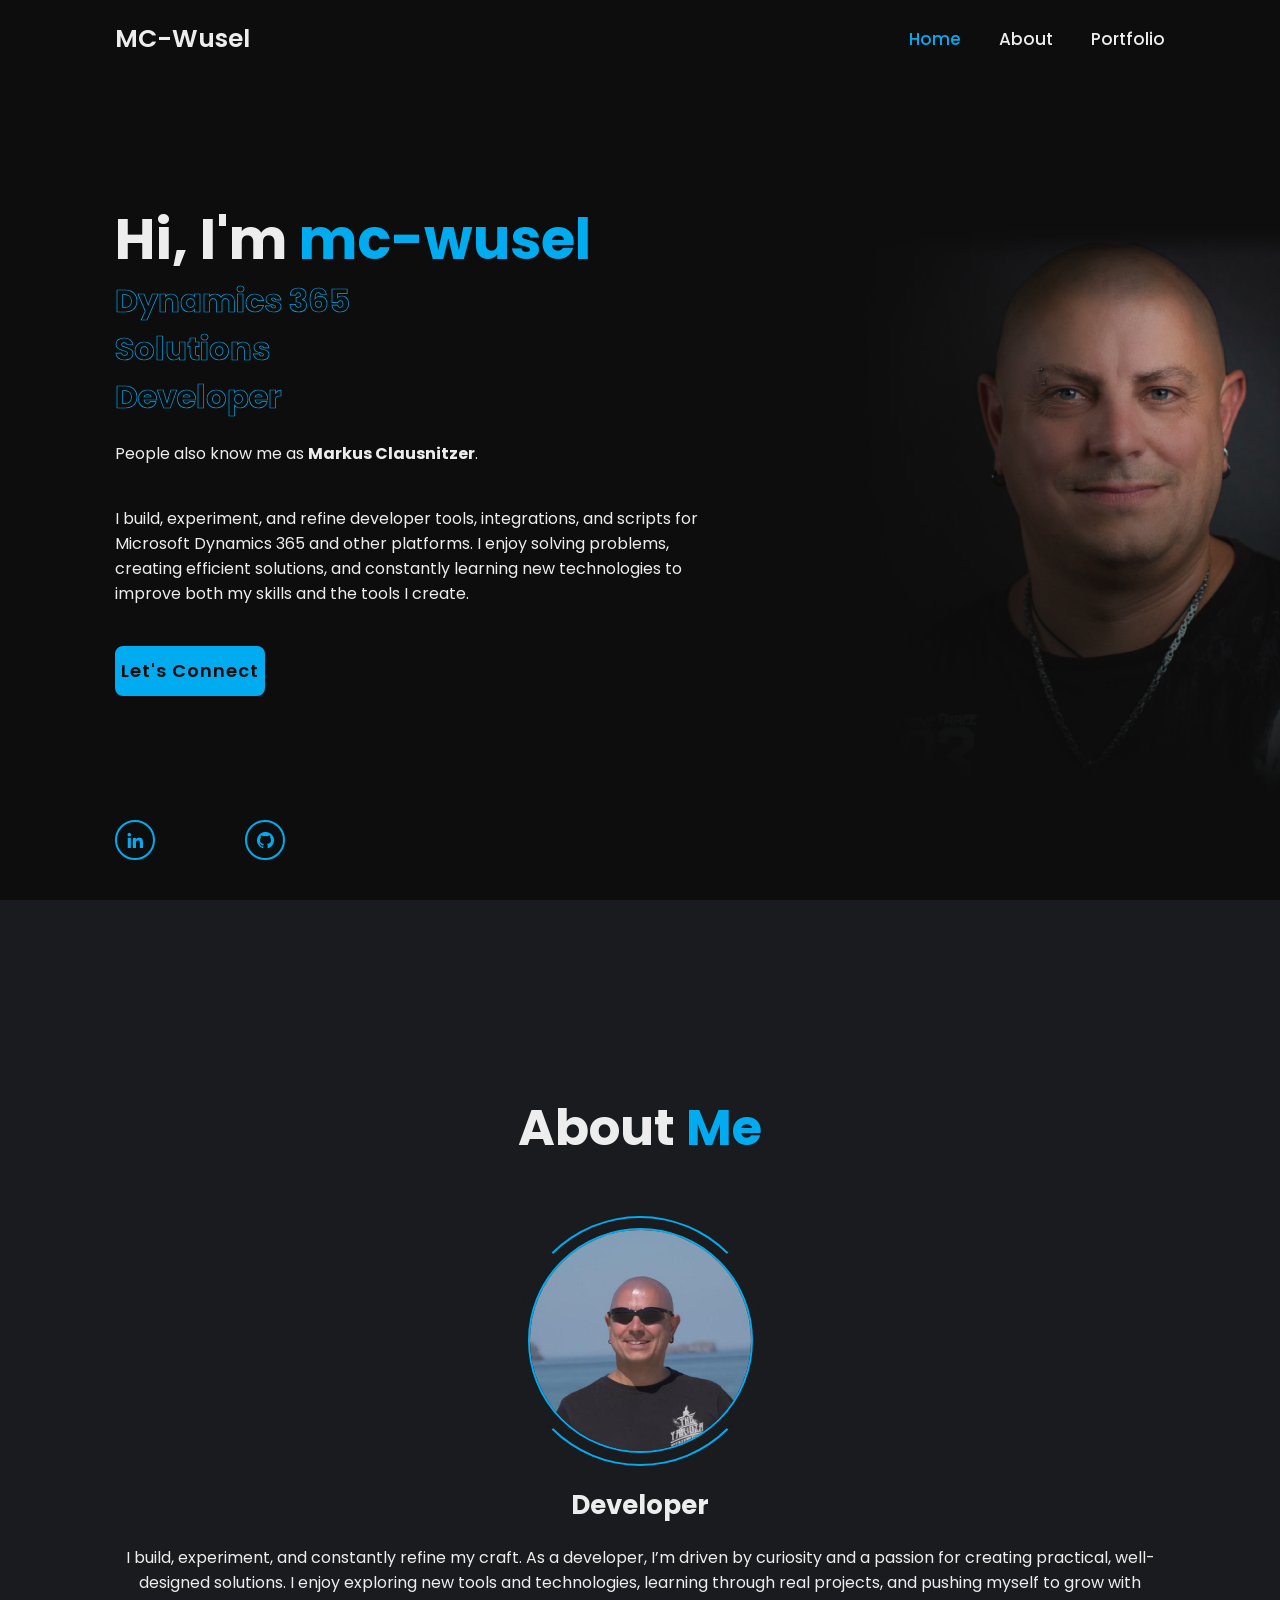
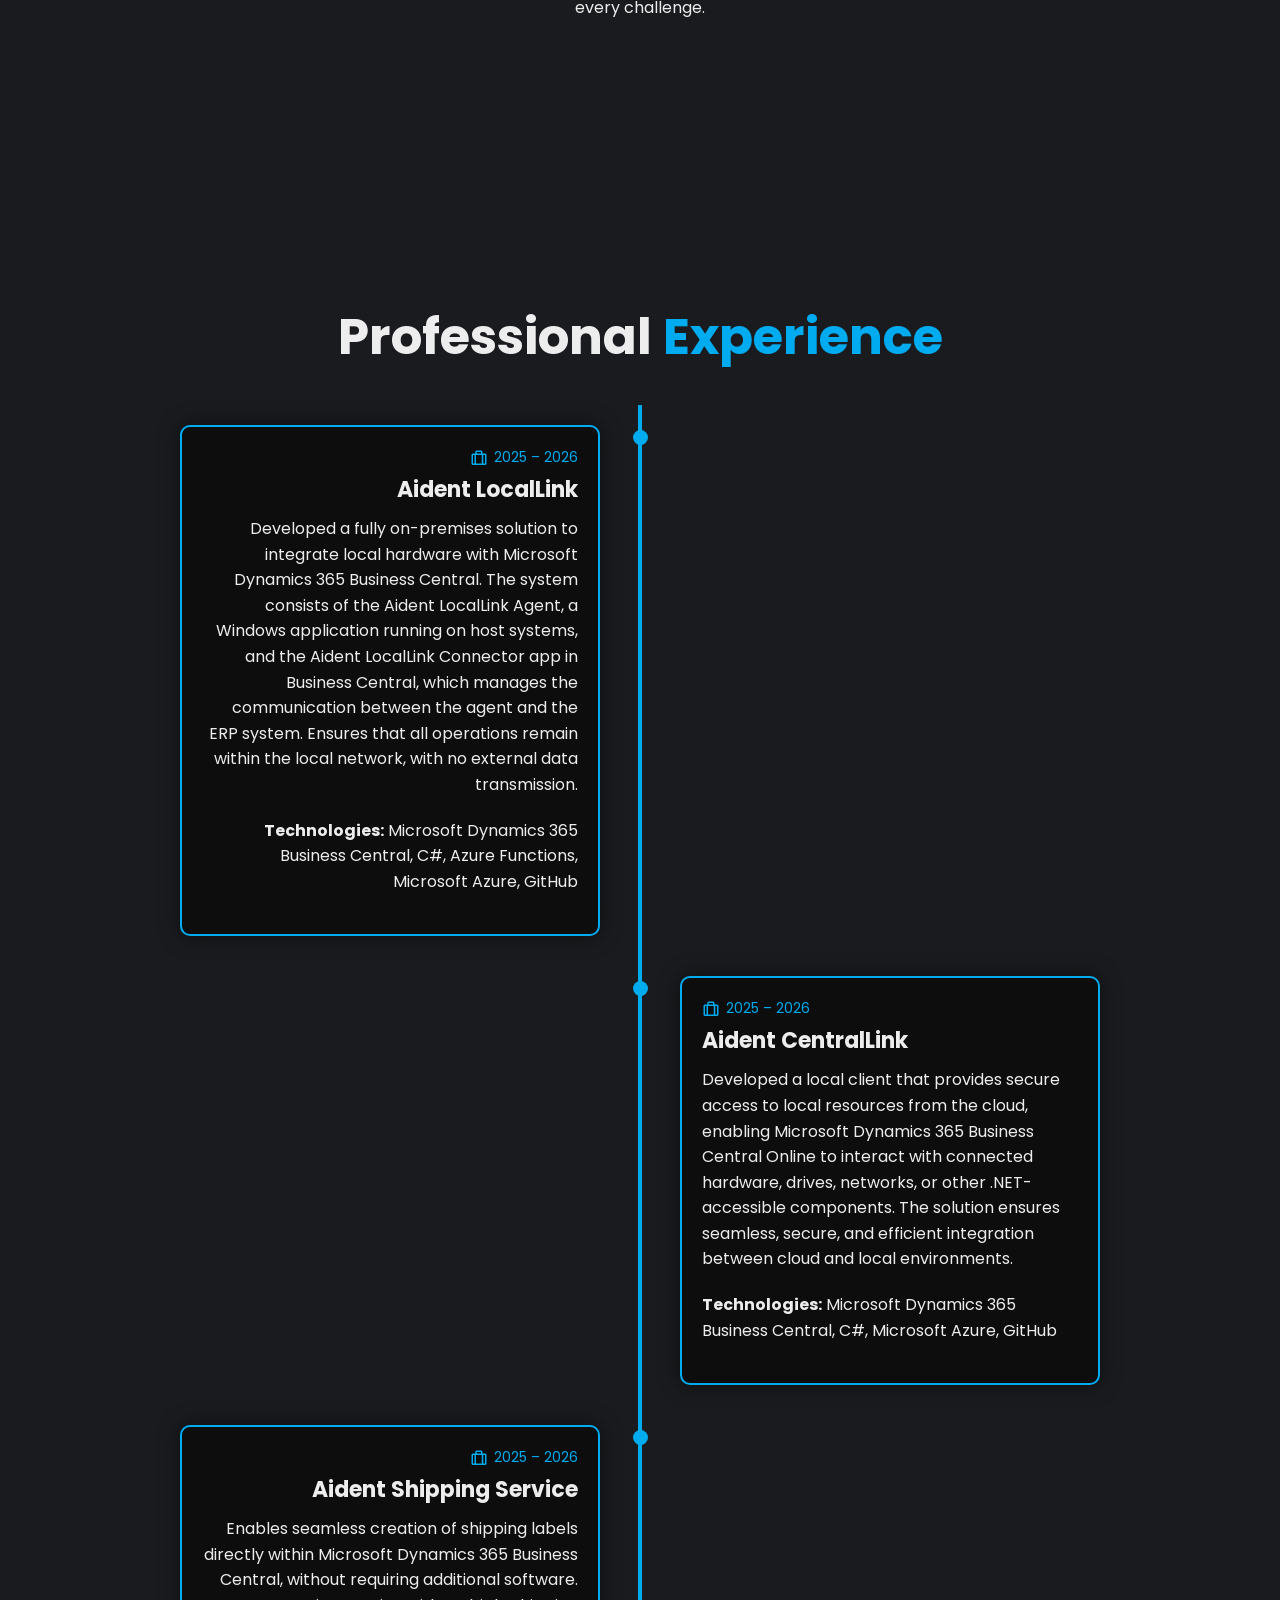
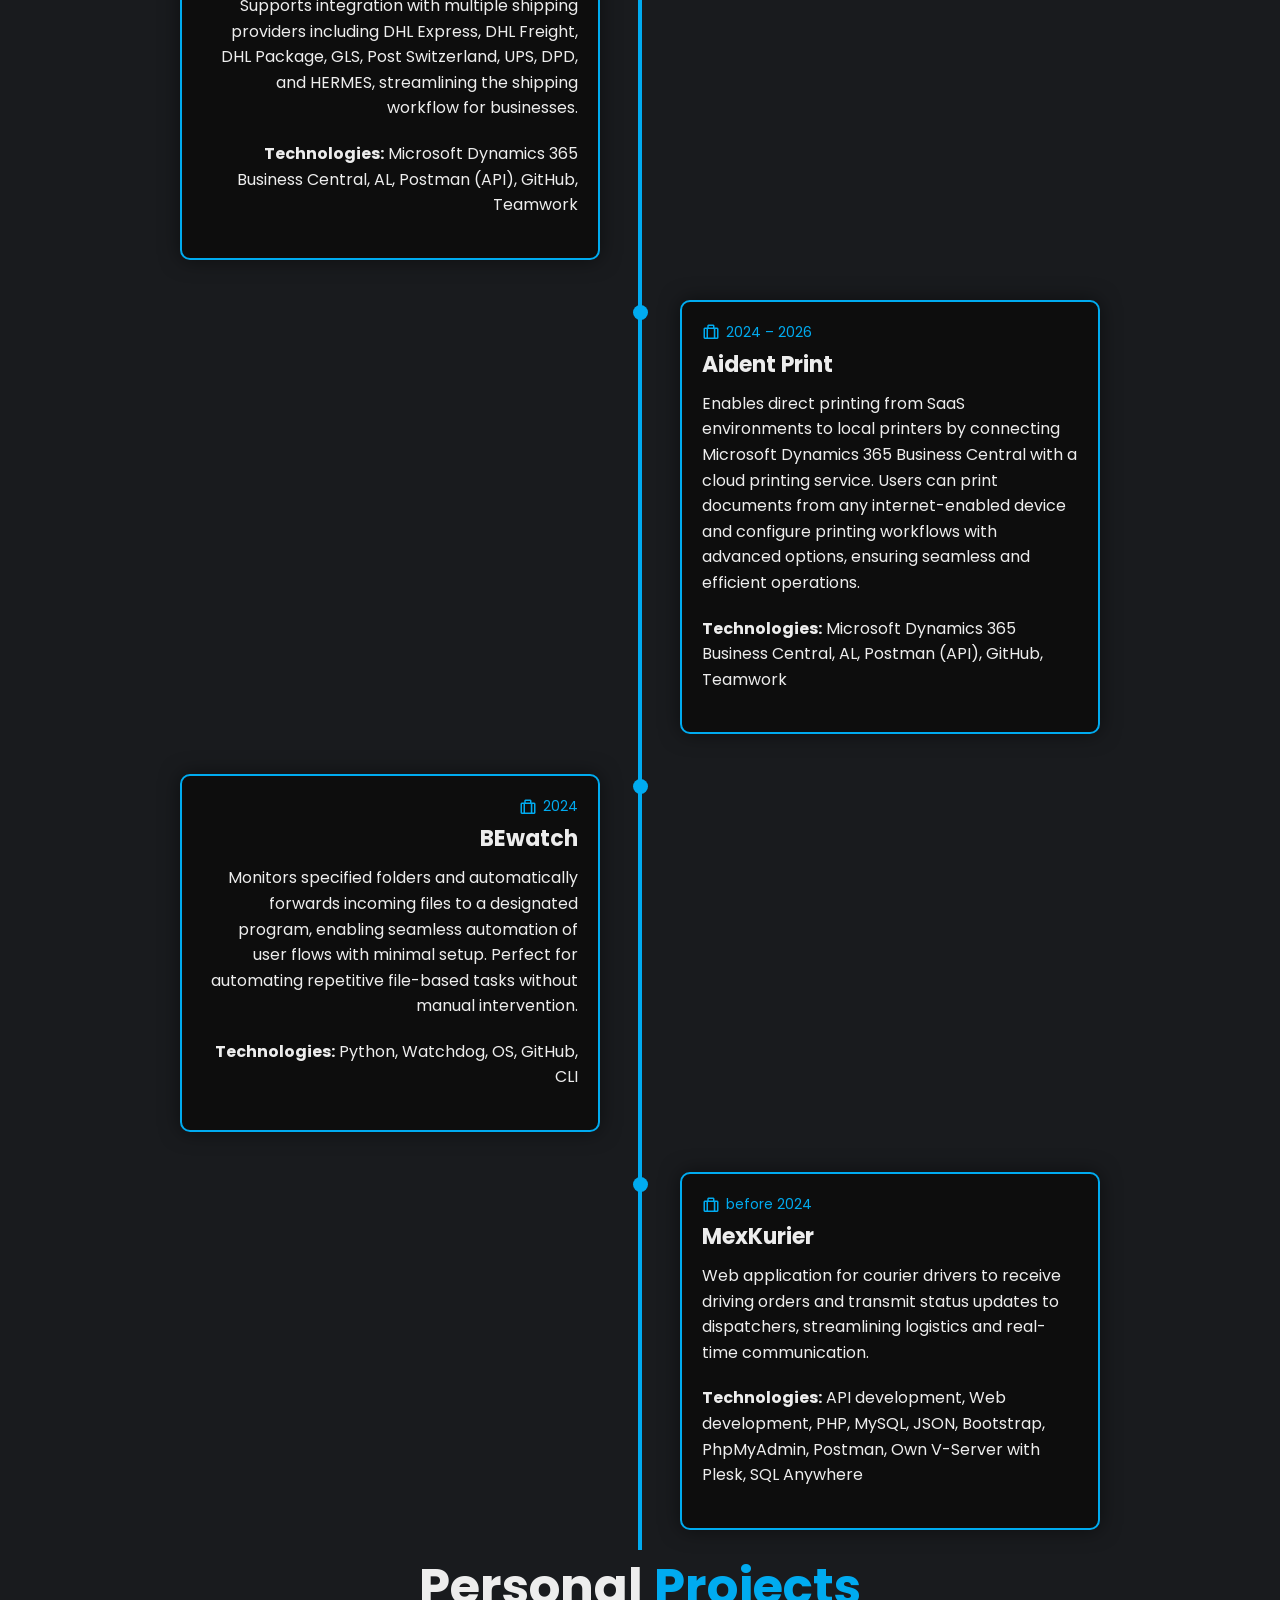
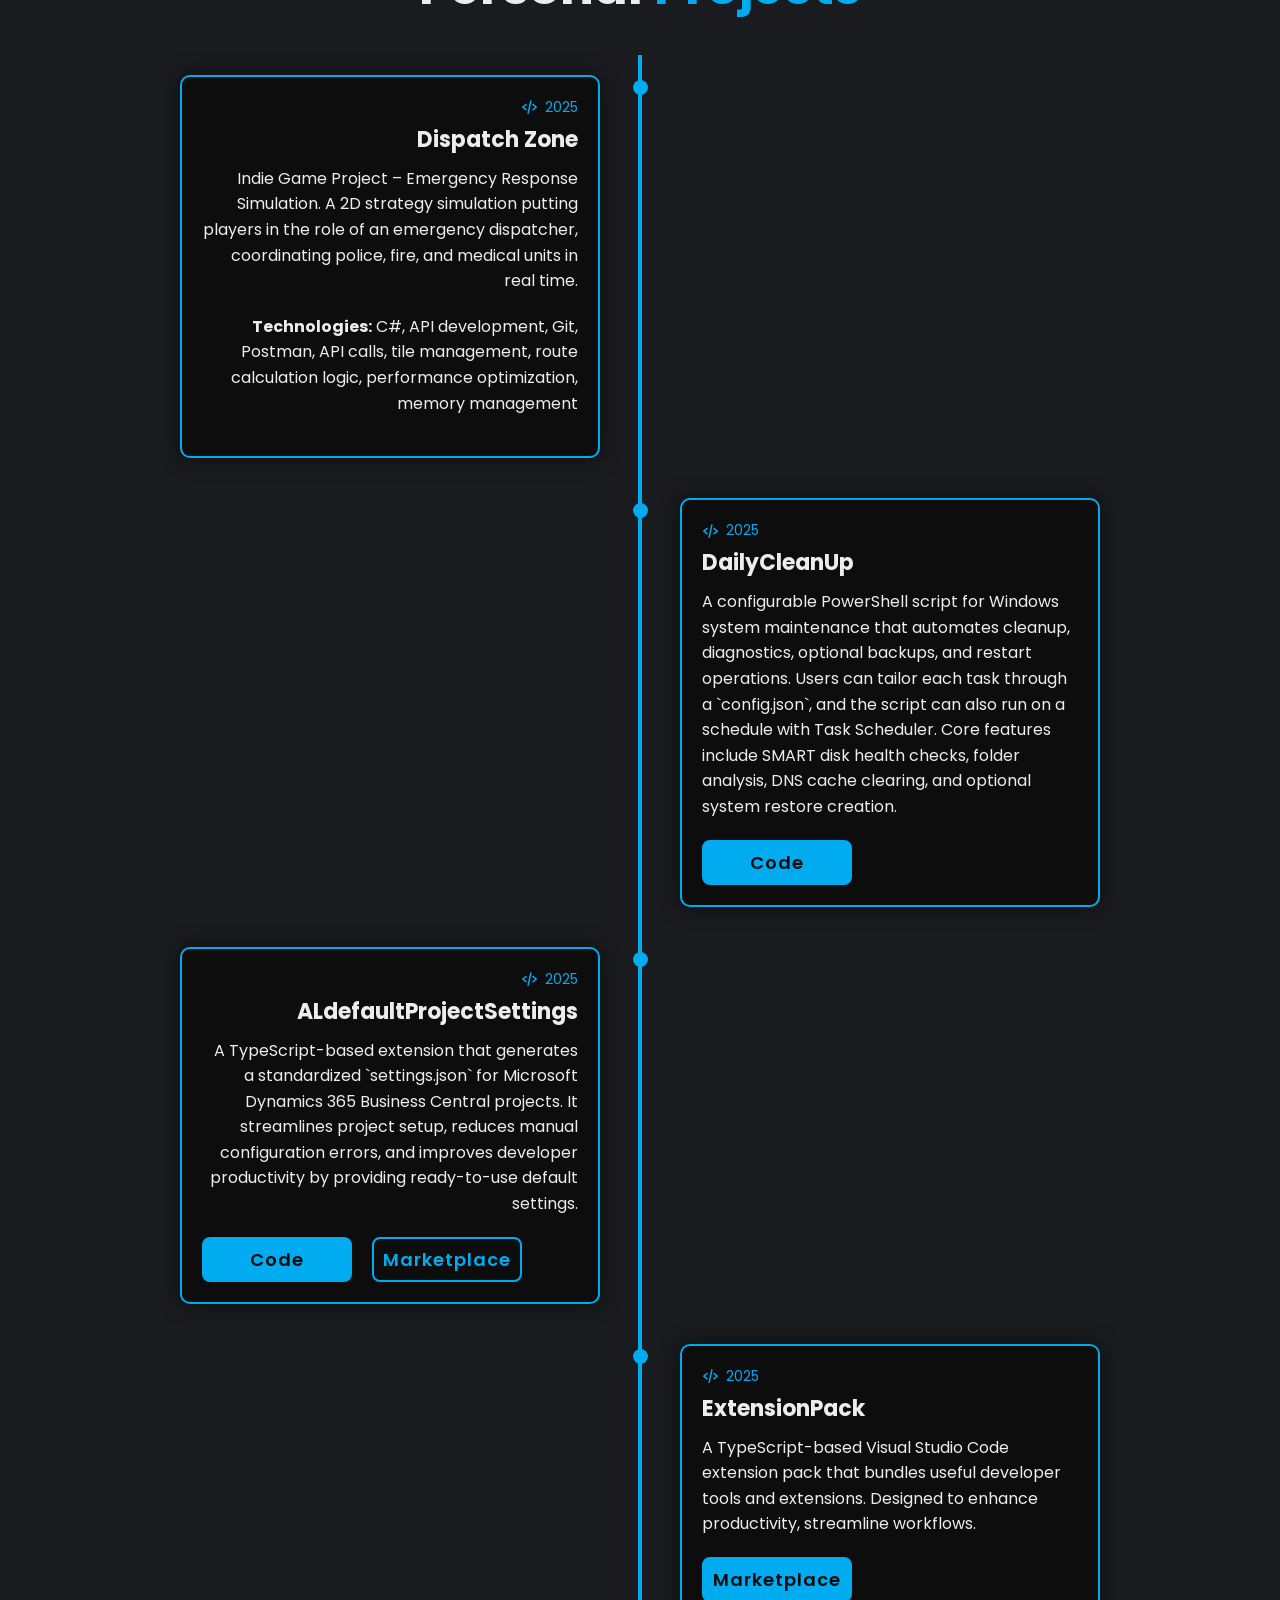
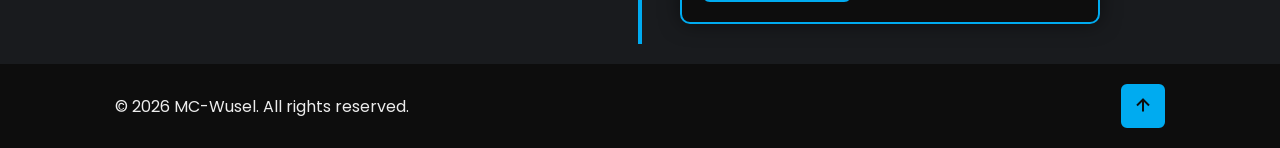
==== commit 7864567b: "timeline update" ====
--- a/index.html
+++ b/index.html
@@ -116,7 +116,7 @@
       <div class="timeline-item left">
         <div class="content">
           <span class="timeline-date">
-            <i class="bx bx-briefcase-alt"></i>2025 – Present
+            <i class="bx bx-briefcase-alt"></i>2025 – 2026
           </span>
           <h3>Aident LocalLink</h3>
           <p>
@@ -132,9 +132,6 @@
             <strong>Technologies:</strong> Microsoft Dynamics 365 Business
             Central, C#, Azure Functions, Microsoft Azure, GitHub
           </p>
-          <div class="btn-box">
-            <a href="https://www.aident.de/" target="_blank" class="btn">Company</a>
-          </div>
         </div>
       </div>
 
@@ -142,7 +139,7 @@
       <div class="timeline-item right">
         <div class="content">
           <span class="timeline-date">
-            <i class="bx bx-briefcase-alt"></i>2025 – Present
+            <i class="bx bx-briefcase-alt"></i>2025 – 2026
           </span>
           <h3>Aident CentralLink</h3>
           <p>
@@ -157,9 +154,6 @@
             <strong>Technologies:</strong> Microsoft Dynamics 365 Business
             Central, C#, Microsoft Azure, GitHub
           </p>
-          <div class="btn-box">
-            <a href="https://www.aident.de" target="_blank" class="btn">Company</a>
-          </div>
         </div>
       </div>
 
@@ -167,7 +161,7 @@
       <div class="timeline-item left">
         <div class="content">
           <span class="timeline-date">
-            <i class="bx bx-briefcase-alt"></i>2025 – Present
+            <i class="bx bx-briefcase-alt"></i>2025 – 2026
           </span>
           <h3>Aident Shipping Service</h3>
           <p>
@@ -182,9 +176,6 @@
             <strong>Technologies:</strong> Microsoft Dynamics 365 Business
             Central, AL, Postman (API), GitHub, Teamwork
           </p>
-          <div class="btn-box">
-            <a href="https://www.aident.de/de/business-central-shipping-service" target="_blank" class="btn">Company</a>
-          </div>
         </div>
       </div>
 
@@ -192,7 +183,7 @@
       <div class="timeline-item right">
         <div class="content">
           <span class="timeline-date">
-            <i class="bx bx-briefcase-alt"></i>2024 – Present
+            <i class="bx bx-briefcase-alt"></i>2024 – 2026
           </span>
           <h3>Aident Print</h3>
           <p>
@@ -206,9 +197,6 @@
             <strong>Technologies:</strong> Microsoft Dynamics 365 Business
             Central, AL, Postman (API), GitHub, Teamwork
           </p>
-          <div class="btn-box">
-            <a href="https://www.aident.de/de/business-central-print" target="_blank" class="btn">Company</a>
-          </div>
         </div>
       </div>
 
@@ -234,7 +222,7 @@
       <div class="timeline-item right">
         <div class="content">
           <span class="timeline-date">
-            <i class="bx bx-briefcase-alt"></i>before 2024 – Present
+            <i class="bx bx-briefcase-alt"></i>before 2024
           </span>
           <h3>MexKurier</h3>
           <p>
@@ -345,4 +333,4 @@
   <script src="js/script.js"></script>
 </body>
 
-</html>
+</html>
